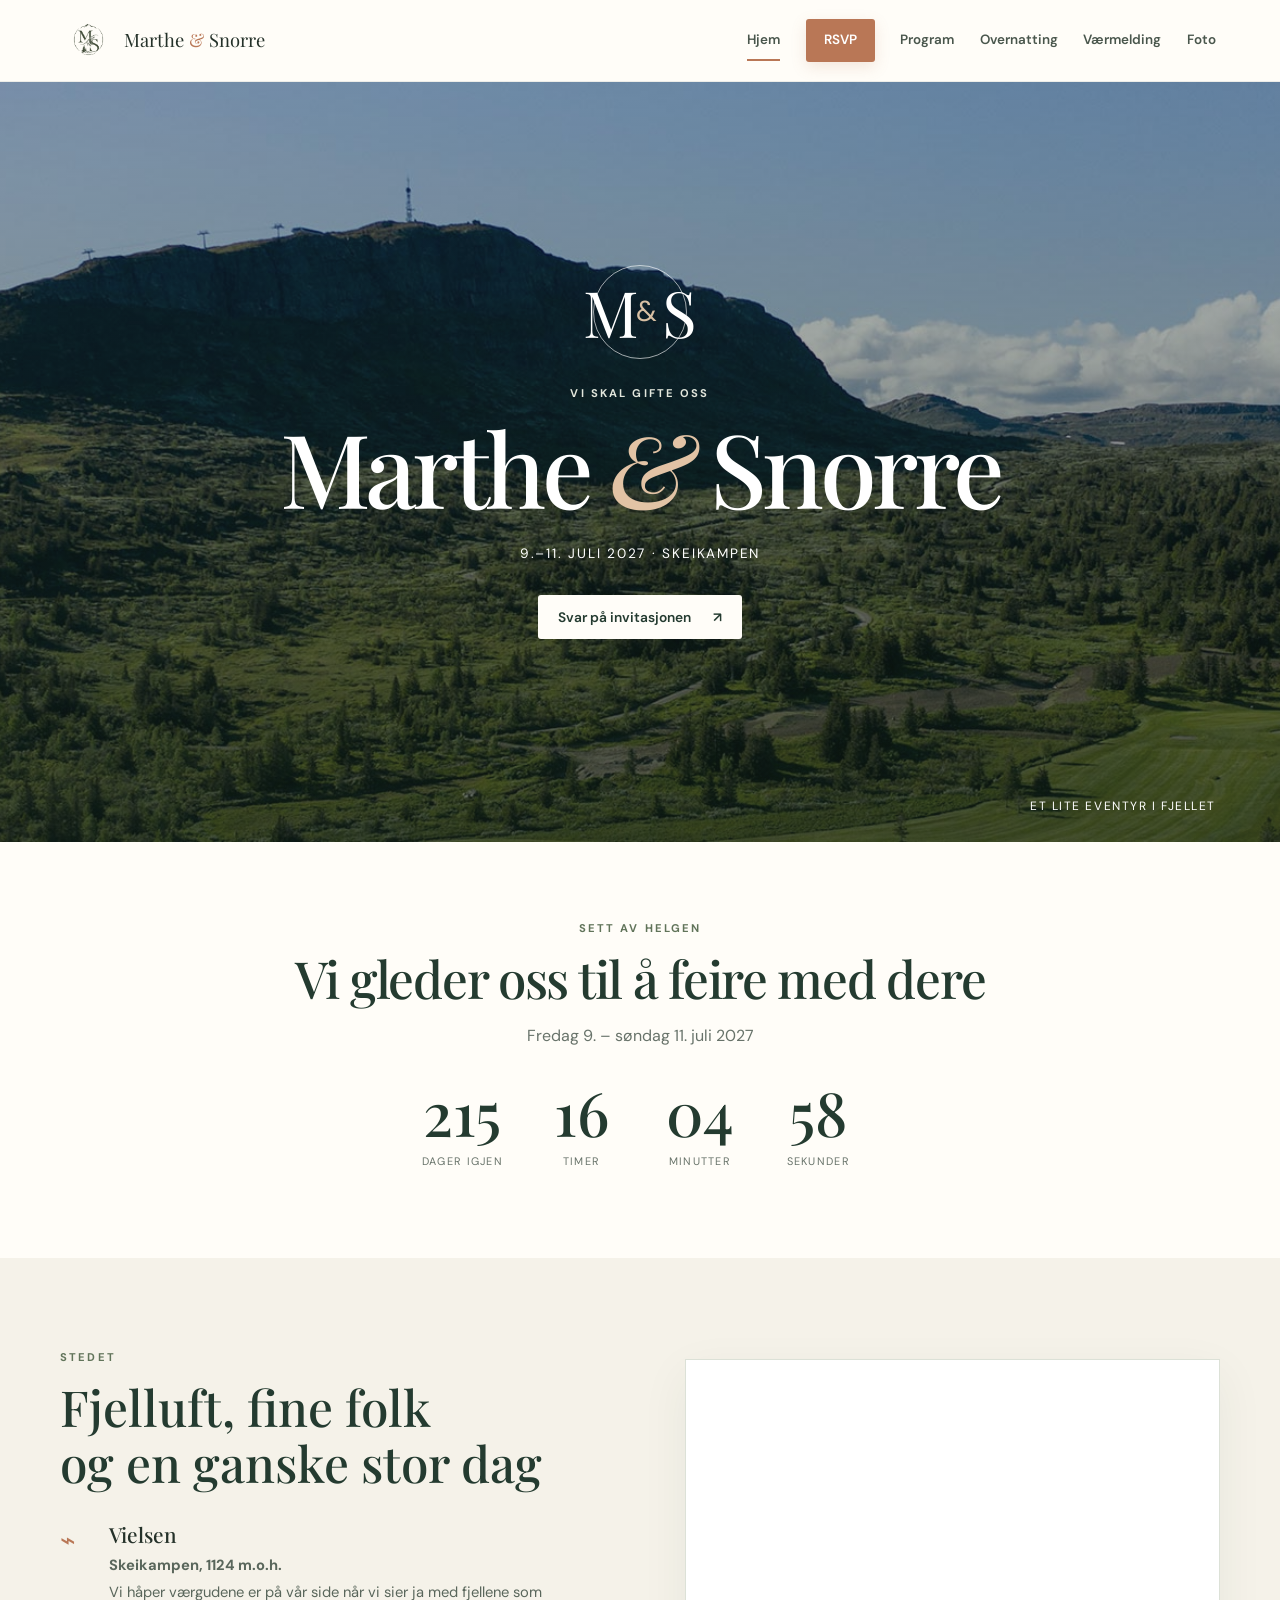
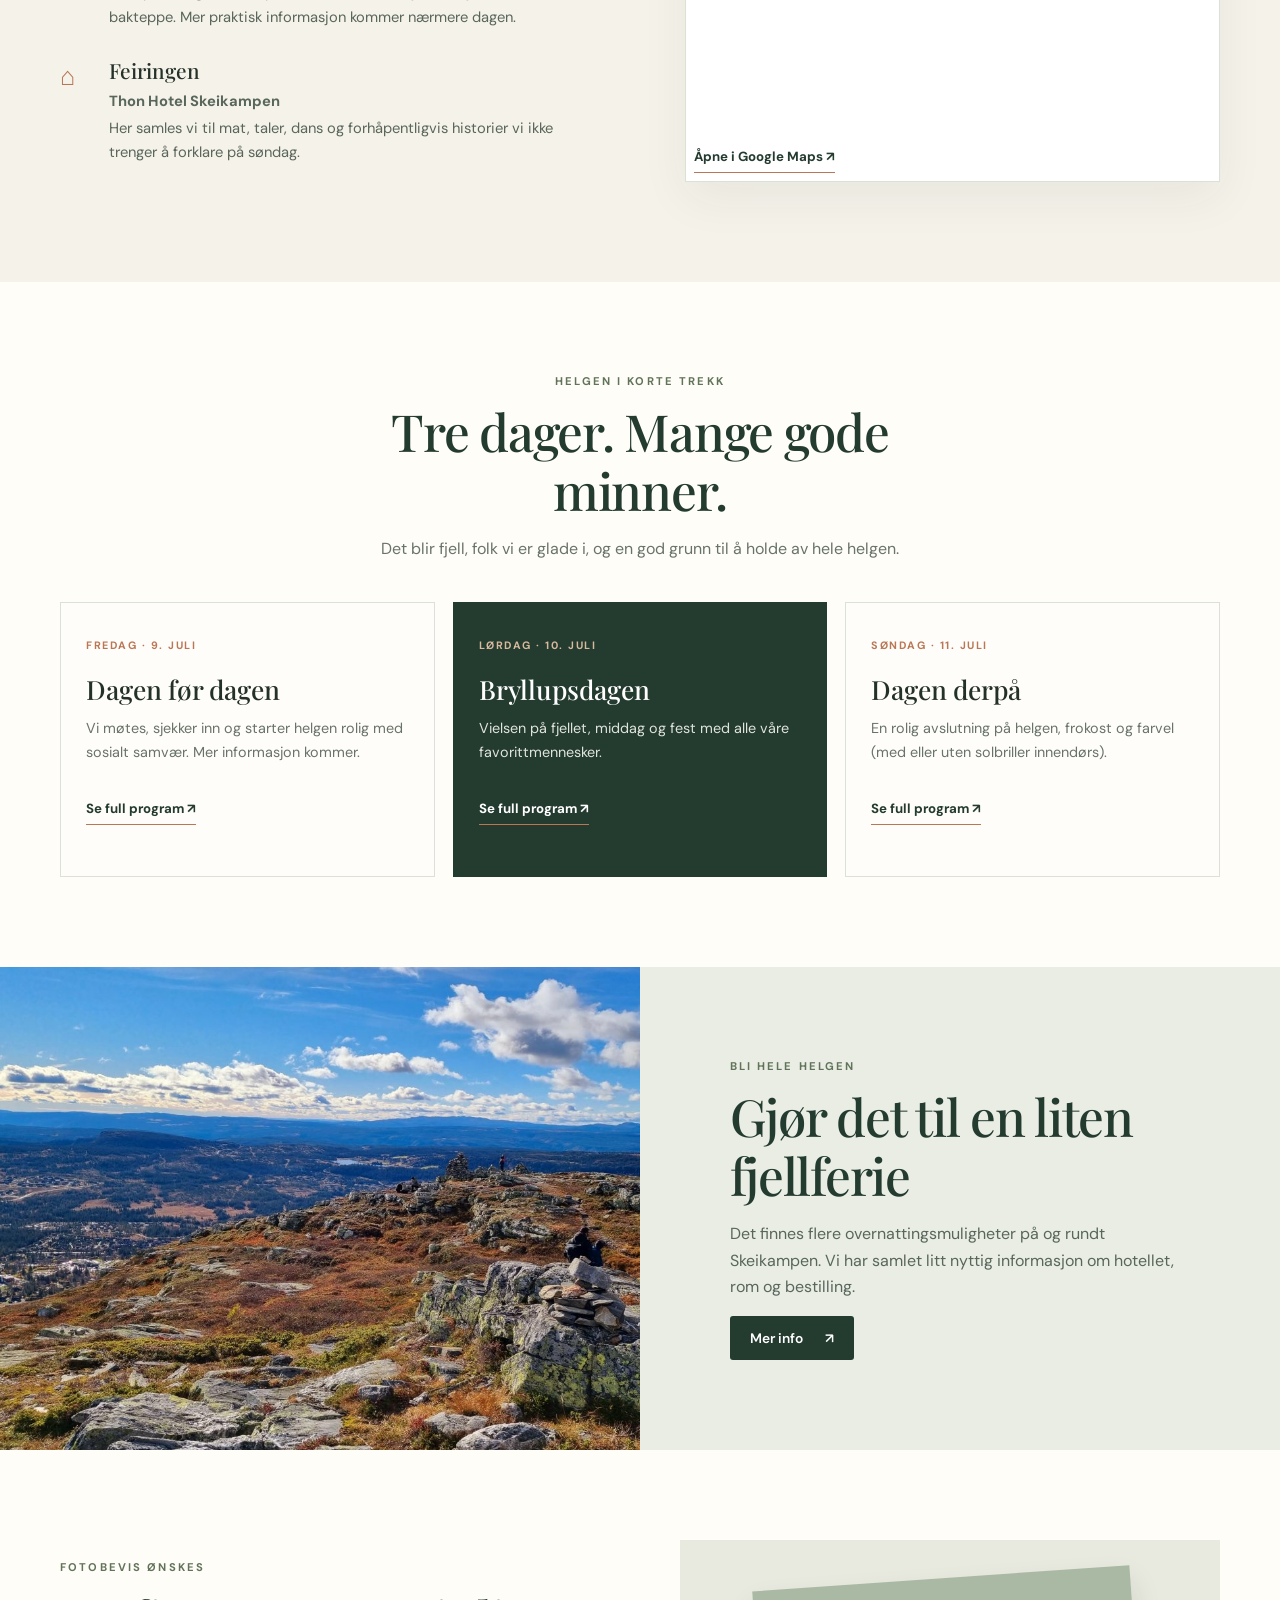
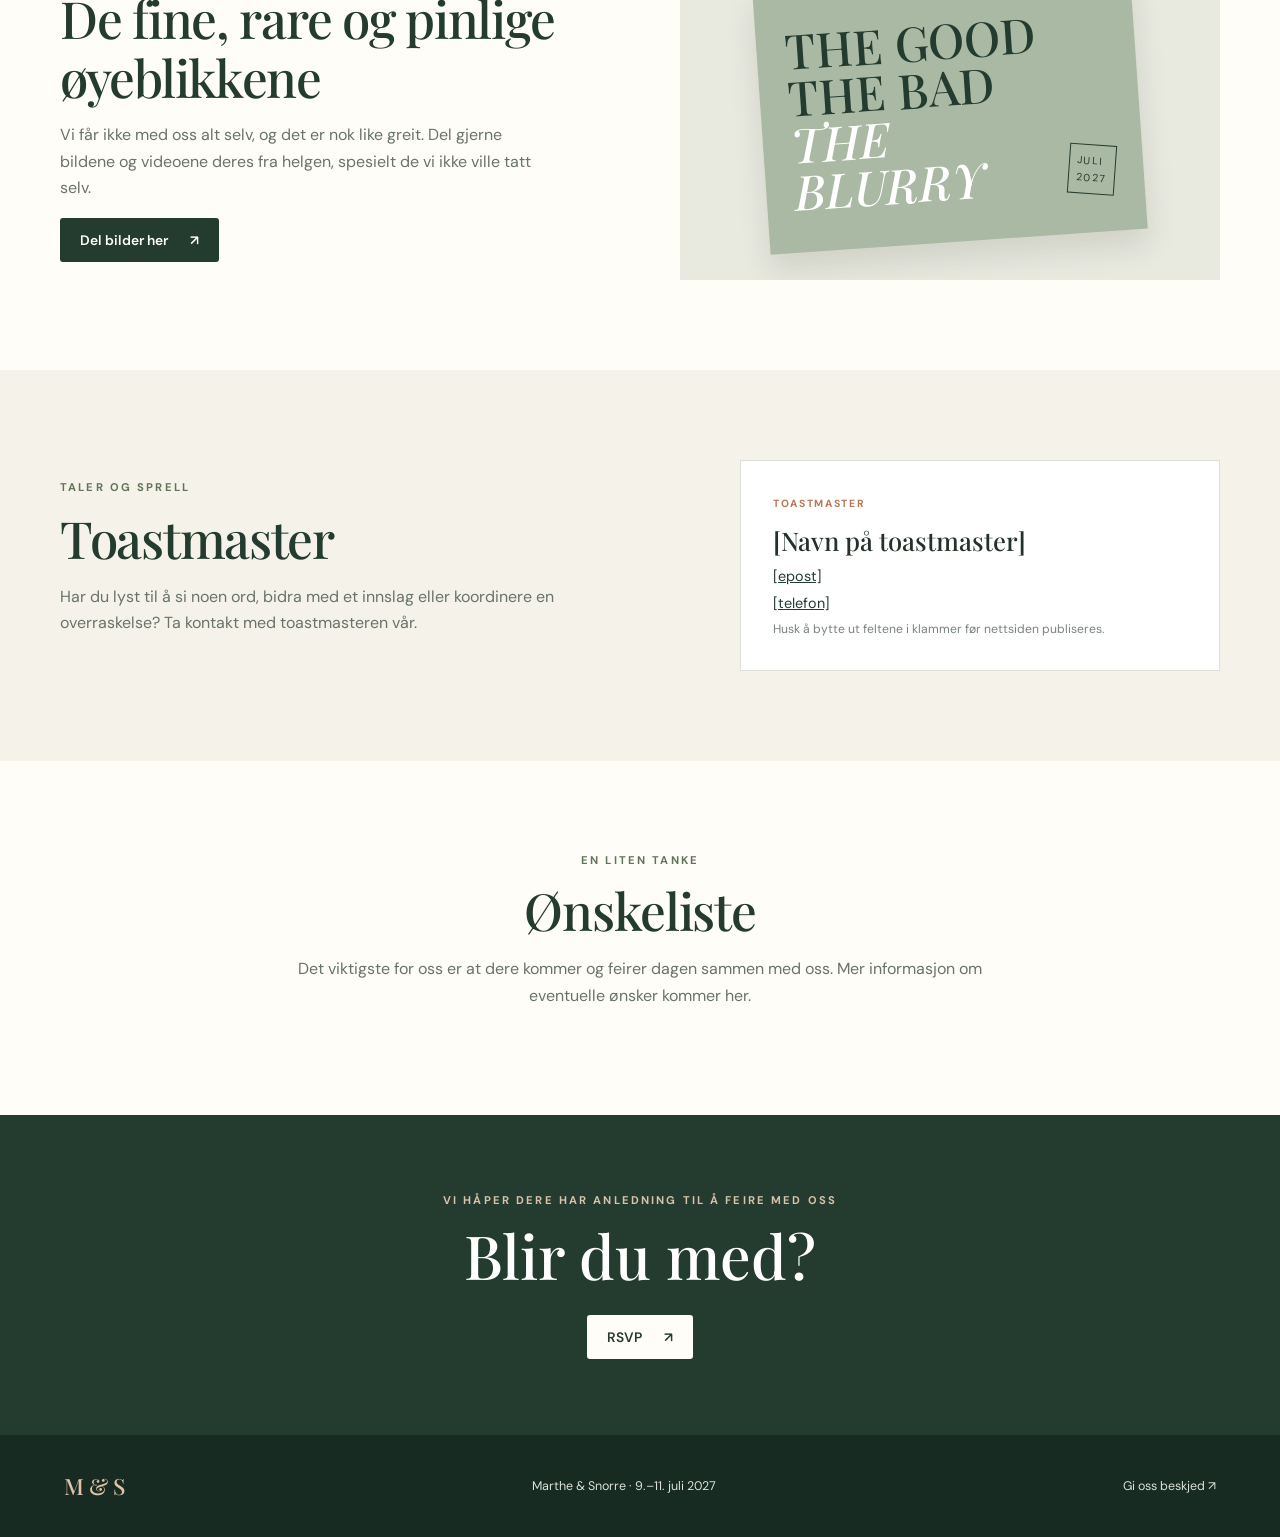
==== index.html @ c8b99e85 "Update index.html" ====
<!doctype html>
<html lang="no">
<head>
  <meta charset="utf-8">
  <meta name="viewport" content="width=device-width, initial-scale=1">
  <meta name="theme-color" content="#243b30">
  <meta name="description" content="Marthe & Snorre gifter seg på Skeikampen 10. juli 2027. Her finner du praktisk informasjon om bryllupshelgen.">
  <title>Marthe & Snorre | 9.–11. juli 2027</title>
  <link rel="icon" href="assets/ms-logo.svg" type="image/svg+xml">
  <link rel="stylesheet" href="styles.css">
  <script src="script.js" defer></script>
</head>
<body>
  <header class="site-header">
    <a class="brand" href="index.html" aria-label="Marthe og Snorre, hjem">
      <img src="assets/ms-logo.svg" alt="" class="brand-logo">
      <span>Marthe <i>&</i> Snorre</span>
    </a>
    <button class="menu-toggle" aria-expanded="false" aria-controls="site-nav">Meny <span aria-hidden="true">☰</span></button>
    <nav class="site-nav" id="site-nav" aria-label="Hovedmeny">
      <a class="active" href="index.html">Hjem</a>
      <a class="nav-rsvp" href="rsvp.html">RSVP</a>
      <a href="program.html">Program</a>
      <a href="overnatting.html">Overnatting</a>
      <a href="vaer.html">Værmelding</a>
      <a href="foto.html">Foto</a>
    </nav>
  </header>

  <main>
    <section class="hero">
      <img class="hero-image" src="assets/skeikampen4.jpg" alt="Fjellandskap med dramatiske fjelltopper">
      <div class="hero-shade"></div>
      <div class="hero-content">
        <div class="hero-monogram">M<span>&</span>S</div>
        <p class="eyebrow">Vi skal gifte oss</p>
        <h1>Marthe <span>&</span> Snorre</h1>
        <p class="hero-date">9.–11. juli 2027 · Skeikampen</p>
        <a class="button button-light" href="rsvp.html">Svar på invitasjonen <span aria-hidden="true">↗</span></a>
      </div>
      <div class="hero-caption">Et lite eventyr i fjellet</div>
    </section>

    <section class="countdown-section section-wrap">
      <p class="eyebrow">Sett av helgen</p>
      <h2>Vi gleder oss til å feire med dere</h2>
      <p class="date-line">Fredag 9. – søndag 11. juli 2027</p>
      <div id="wedding-countdown" class="countdown" data-wedding-countdown aria-live="polite">
        <div class="countdown-number"><strong id="countdown-days">—</strong><span>dager igjen</span></div>
        <div class="countdown-number"><strong id="countdown-hours">—</strong><span>timer</span></div>
        <div class="countdown-number"><strong id="countdown-minutes">—</strong><span>minutter</span></div>
        <div class="countdown-number"><strong id="countdown-seconds">—</strong><span>sekunder</span></div>
      </div>
      <div id="wedding-day-message" class="celebration-message" hidden>
        <img id="celebration-gif" src="" alt="" loading="lazy">
        <p id="celebration-caption"></p>
      </div>
    </section>

    <section class="location-section">
      <div class="section-wrap location-grid">
        <div>
          <p class="eyebrow">Stedet</p>
          <h2>Fjelluft, fine folk<br>og en ganske stor dag</h2>
          <div class="detail-block">
            <span class="detail-icon" aria-hidden="true">⌁</span>
            <div><h3>Vielsen</h3><p><strong>Skeikampen, 1124 m.o.h.</strong></p><p>Vi håper værgudene er på vår side når vi sier ja med fjellene som bakteppe. Mer praktisk informasjon kommer nærmere dagen.</p></div>
          </div>
          <div class="detail-block">
            <span class="detail-icon" aria-hidden="true">⌂</span>
            <div><h3>Feiringen</h3><p><strong>Thon Hotel Skeikampen</strong></p><p>Her samles vi til mat, taler, dans og forhåpentligvis historier vi ikke trenger å forklare på søndag.</p></div>
          </div>
        </div>
        <div class="map-card">
          <iframe title="Kart over Thon Hotel Skeikampen" src="https://maps.google.com/maps?q=Thon%20Hotel%20Skeikampen&t=&z=13&ie=UTF8&iwloc=&output=embed" loading="lazy" referrerpolicy="no-referrer-when-downgrade"></iframe>
          <a class="text-link" href="https://maps.google.com/?q=Thon+Hotel+Skeikampen" target="_blank" rel="noopener">Åpne i Google Maps ↗</a>
        </div>
      </div>
    </section>

    <section class="section-wrap">
      <div class="section-heading">
        <p class="eyebrow">Helgen i korte trekk</p>
        <h2>Tre dager. Mange gode minner.</h2>
        <p>Det blir fjell, folk vi er glade i, og en god grunn til å holde av hele helgen.</p>
      </div>
      <div class="three-cards">
        <article class="info-card"><span class="card-date">FREDAG · 9. JULI</span><h3>Dagen før dagen</h3><p>Vi møtes, sjekker inn og starter helgen rolig med sosialt samvær. Mer informasjon kommer.</p><a class="text-link" href="program.html">Se full program ↗</a></article>
        <article class="info-card featured-card"><span class="card-date">LØRDAG · 10. JULI</span><h3>Bryllupsdagen</h3><p>Vielsen på fjellet, middag og fest med alle våre favorittmennesker.</p><a class="text-link" href="program.html">Se full program ↗</a></article>
        <article class="info-card"><span class="card-date">SØNDAG · 11. JULI</span><h3>Dagen derpå</h3><p>En rolig avslutning på helgen, frokost og farvel (med eller uten solbriller innendørs).</p><a class="text-link" href="program.html">Se full program ↗</a></article>
      </div>
    </section>

    <section class="stay-band">
      <div class="stay-band-image" role="img" aria-label="Grønne fjell og skog"></div>
      <div class="stay-band-content">
        <p class="eyebrow">Bli hele helgen</p><h2>Gjør det til en liten fjellferie</h2>
        <p>Det finnes flere overnattingsmuligheter på og rundt Skeikampen. Vi har samlet litt nyttig informasjon om hotellet, rom og bestilling.</p>
        <a class="button" href="overnatting.html">Mer info <span aria-hidden="true">↗</span></a>
      </div>
    </section>

    <section class="section-wrap split-section">
      <div class="split-copy"><p class="eyebrow">Fotobevis ønskes</p><h2>De fine, rare og pinlige øyeblikkene</h2><p>Vi får ikke med oss alt selv, og det er nok like greit. Del gjerne bildene og videoene deres fra helgen, spesielt de vi ikke ville tatt selv.</p><a class="button" href="foto.html">Del bilder her <span aria-hidden="true">↗</span></a></div>
      <div class="photo-art"><div class="photo-frame"><span>the good<br>the bad<br><i>the blurry</i></span><span class="photo-stamp">JULI<br>2027</span></div></div>
    </section>

    <section class="toastmaster-section">
      <div class="section-wrap toastmaster-inner">
        <div><p class="eyebrow">Taler og sprell</p><h2>Toastmaster</h2><p>Har du lyst til å si noen ord, bidra med et innslag eller koordinere en overraskelse? Ta kontakt med toastmasteren vår.</p></div>
        <div class="contact-card"><span class="contact-label">TOASTMASTER</span><h3>[Navn på toastmaster]</h3><p><a href="mailto:[epost]">[epost]</a></p><p><a href="tel:[telefon]">[telefon]</a></p><p class="small-note">Husk å bytte ut feltene i klammer før nettsiden publiseres.</p></div>
      </div>
    </section>

    <section class="section-wrap wishlist-section">
      <p class="eyebrow">En liten tanke</p><h2>Ønskeliste</h2><p>Det viktigste for oss er at dere kommer og feirer dagen sammen med oss. Mer informasjon om eventuelle ønsker kommer her.</p>
    </section>

    <section class="rsvp-banner">
      <p class="eyebrow">Vi håper dere har anledning til å feire med oss</p><h2>Blir du med?</h2><a class="button button-light" href="rsvp.html">RSVP <span aria-hidden="true">↗</span></a>
    </section>
  </main>
  <footer class="site-footer"><a href="index.html" class="footer-brand">M & S</a><p>Marthe & Snorre · 9.–11. juli 2027</p><a href="rsvp.html">Gi oss beskjed ↗</a></footer>
</body>
</html>
---- styles.css ----
@import url('https://fonts.googleapis.com/css2?family=DM+Sans:wght@400;500;600;700&family=Playfair+Display:wght@400;500;600;700&display=swap');
:root{--forest:#243b30;--forest-deep:#182b22;--moss:#61745a;--sage:#c7d0bd;--cream:#f5f2e9;--paper:#fffdf8;--clay:#b97756;--ink:#243129;--muted:#68736a;--line:#dce1d7;--serif:'Playfair Display',Georgia,serif;--sans:'DM Sans',Arial,sans-serif}
*{box-sizing:border-box}html{scroll-behavior:smooth}body{margin:0;background:var(--paper);color:var(--ink);font-family:var(--sans);line-height:1.65}img{max-width:100%;display:block}a{color:inherit}.site-header{height:auto;min-height:82px;padding:13px clamp(18px,5vw,76px);display:flex;align-items:center;justify-content:space-between;gap:24px;background:var(--paper);position:relative;z-index:10;border-bottom:1px solid rgba(36,59,48,.08)}.brand{display:flex;align-items:center;gap:11px;text-decoration:none;font-family:var(--serif);font-size:1.15rem;white-space:nowrap}.brand i{color:var(--clay);font-style:normal}.brand-logo{width:49px;height:49px}.site-nav{display:flex;align-items:center;gap:clamp(10px,2vw,29px)}.site-nav a{text-decoration:none;font-size:.84rem;font-weight:600;color:#49564c;padding:9px 0;position:relative;white-space:nowrap}.site-nav a.active:not(.nav-rsvp):after{content:"";height:2px;position:absolute;bottom:0;left:0;right:0;background:var(--clay)}.site-nav .nav-rsvp{background:var(--clay);color:white;padding:10px 18px;border-radius:3px;box-shadow:0 5px 15px #b977562b}.site-nav .nav-rsvp.active{background:var(--forest)}.menu-toggle{display:none;border:1px solid var(--line);background:transparent;padding:9px 12px;border-radius:4px;color:var(--forest);font:600 .9rem var(--sans)}
.hero{height:min(760px,77vw);min-height:540px;position:relative;display:grid;place-items:center;overflow:hidden;background:var(--forest)}.hero-image,.hero-shade{position:absolute;inset:0;width:100%;height:100%}.hero-image{object-fit:cover;object-position:center 52%;filter:saturate(.75)}.hero-shade{background:linear-gradient(180deg,rgba(17,33,25,.27),rgba(17,33,25,.64))}.hero-content{position:relative;text-align:center;color:white;padding:38px 20px 58px}.hero-monogram{font-family:var(--serif);font-size:clamp(2.6rem,5vw,4.5rem);letter-spacing:-.12em;border:1px solid #ffffff9c;border-radius:50%;width:94px;height:94px;display:flex;align-items:center;justify-content:center;margin:0 auto 25px;padding-right:8px}.hero-monogram span{font-family:var(--sans);font-size:.45em;letter-spacing:0;color:#d8c0a4;margin:0 5px}.eyebrow{text-transform:uppercase;letter-spacing:.19em;font-size:.7rem;font-weight:700;color:var(--moss);margin:0 0 12px}.hero .eyebrow{color:#e2e6dc}.hero h1,.page-hero h1{font:500 clamp(3rem,8vw,6.5rem)/1.04 var(--serif);letter-spacing:-.045em;margin:0}.hero h1 span{color:#e2c3a5;font-style:italic}.hero-date{letter-spacing:.13em;text-transform:uppercase;font-size:.85rem;margin:22px 0 30px}.hero-caption{position:absolute;right:clamp(18px,5vw,70px);bottom:25px;color:#fff;font-size:.75rem;letter-spacing:.13em;text-transform:uppercase}.button{display:inline-flex;gap:22px;align-items:center;justify-content:center;padding:13px 20px;background:var(--forest);color:#fff;text-decoration:none;border:0;border-radius:3px;font:600 .86rem var(--sans);cursor:pointer;transition:transform .2s,background .2s}.button:hover{transform:translateY(-2px);background:var(--moss)}.button-light{background:var(--paper);color:var(--forest)}.button-light:hover{background:#e8e9df;color:var(--forest)}
.section-wrap{width:min(1160px,calc(100% - 48px));margin:0 auto;padding:90px 0}.countdown-section{text-align:center;padding-top:77px;padding-bottom:88px}.countdown-section h2,.section-heading h2,.wishlist-section h2,.split-copy h2,.stay-band h2,.toastmaster-inner h2,.weather-note h2,.form-intro h2,.schedule-intro h2,.hotel-copy h2,.photo-share-copy h2{font:500 clamp(2rem,4vw,3.2rem)/1.15 var(--serif);letter-spacing:-.025em;margin:0 0 15px;color:var(--forest)}.date-line{color:var(--muted);margin:0 0 28px}.countdown{display:flex;justify-content:center;gap:clamp(10px,3vw,44px);margin:32px auto 0}.countdown-number{display:flex;flex-direction:column;min-width:80px}.countdown-number strong{font:500 clamp(2.1rem,5vw,3.8rem)/1 var(--serif);color:var(--forest)}.countdown-number span{font-size:.68rem;text-transform:uppercase;letter-spacing:.12em;color:var(--muted);margin-top:10px}.celebration-message{max-width:620px;margin:30px auto 0}.celebration-message img{width:100%;max-height:500px;height:auto;object-fit:contain;border-radius:4px}.celebration-message p{font:500 1.3rem var(--serif);color:var(--forest)}
.location-section{background:var(--cream)}.location-grid{display:grid;grid-template-columns:1fr 1fr;gap:clamp(36px,7vw,100px);align-items:center}.location-grid h2{font:500 clamp(2rem,4vw,3.1rem)/1.12 var(--serif);color:var(--forest);margin:0 0 30px}.detail-block{display:grid;grid-template-columns:35px 1fr;gap:14px;margin:24px 0}.detail-icon{font-size:1.6rem;color:var(--clay)}.detail-block h3{font:500 1.3rem var(--serif);margin:0 0 5px}.detail-block p{margin:3px 0;color:#59665b;font-size:.92rem}.map-card{background:white;padding:8px;border:1px solid var(--line);box-shadow:0 15px 45px #243b3010}.map-card iframe{width:100%;height:360px;border:0;display:block}.text-link{display:inline-block;color:var(--forest);font-size:.83rem;font-weight:700;text-decoration:none;border-bottom:1px solid var(--clay);padding:8px 0 4px;margin-top:10px}.section-heading{text-align:center;max-width:650px;margin:0 auto 40px}.section-heading>p:last-child{color:var(--muted)}.three-cards{display:grid;grid-template-columns:repeat(3,1fr);gap:18px}.info-card{border:1px solid var(--line);padding:28px 25px 30px;background:#fffdf9;min-height:275px}.featured-card{background:var(--forest);color:white;border-color:var(--forest)}.card-date{font-size:.67rem;font-weight:700;letter-spacing:.14em;color:var(--clay)}.featured-card .card-date{color:#d7b99d}.info-card h3{font:500 1.65rem var(--serif);margin:13px 0 10px}.info-card p{font-size:.9rem;color:var(--muted);margin:0 0 16px}.featured-card p{color:#e0e5dc}.featured-card .text-link{color:white}
.stay-band{display:grid;grid-template-columns:1fr 1fr;min-height:440px;background:#e9ede4}.stay-band-image{background:url('assets/toppenavskeikampen.jpg') center/cover;min-height:360px}.stay-band-content{padding:clamp(40px,7vw,90px);align-self:center}.stay-band-content p:not(.eyebrow){max-width:480px;color:#59665b}.stay-band h2{max-width:510px}.split-section{display:grid;grid-template-columns:1fr 1fr;gap:80px;align-items:center}.split-copy>p:not(.eyebrow){color:var(--muted);max-width:490px}.photo-art{min-height:340px;background:#e8e9df;display:grid;place-items:center;overflow:hidden}.photo-frame{width:70%;min-height:255px;background:#aab9a3;transform:rotate(-4deg);padding:38px 28px;display:flex;justify-content:space-between;align-items:flex-end;box-shadow:0 16px 30px #1e2e241f;color:var(--forest)}.photo-frame>span:first-child{font:500 clamp(1.6rem,4vw,3rem)/.98 var(--serif);text-transform:uppercase}.photo-frame i{color:#fff;font-style:italic}.photo-stamp{font-size:.65rem;letter-spacing:.14em;border:1px solid var(--forest);padding:7px;transform:rotate(8deg)}
.toastmaster-section{background:var(--cream)}.toastmaster-inner{display:grid;grid-template-columns:1fr .8fr;gap:80px;align-items:center}.toastmaster-inner>div:first-child>p:not(.eyebrow){max-width:540px;color:var(--muted)}.contact-card{background:white;border:1px solid var(--line);padding:28px 32px}.contact-label{font-size:.65rem;letter-spacing:.16em;color:var(--clay);font-weight:700}.contact-card h3{font:500 1.6rem var(--serif);margin:8px 0}.contact-card p{margin:3px 0;font-size:.9rem}.contact-card a{color:var(--forest)}.small-note{font-size:.76rem!important;color:#7a837b!important}.wishlist-section{text-align:center;max-width:760px}.wishlist-section>p:last-child{color:var(--muted)}.rsvp-banner{text-align:center;padding:76px 24px;background:var(--forest);color:white}.rsvp-banner .eyebrow{color:#d8c2a8}.rsvp-banner h2{font:500 clamp(2.2rem,5vw,3.8rem)/1.1 var(--serif);margin:0 0 27px}.site-footer{display:flex;align-items:center;justify-content:space-between;gap:20px;padding:28px clamp(18px,5vw,76px);background:var(--forest-deep);color:#dbe1d7;font-size:.78rem}.site-footer a{text-decoration:none}.footer-brand{font:500 1.4rem var(--serif);color:#e1c4a7}
.page-hero{position:relative;overflow:hidden;text-align:center;background:var(--forest);color:white;padding:85px 24px 95px}.page-hero-pattern{position:absolute;inset:0;opacity:.12;background-image:radial-gradient(ellipse at 20% 20%,transparent 0 30%,#dbe2d7 30.2% 30.5%,transparent 30.7%),radial-gradient(ellipse at 80% 80%,transparent 0 35%,#dbe2d7 35.2% 35.5%,transparent 35.7%);background-size:230px 180px}.page-hero>*:not(.page-hero-pattern){position:relative}.page-hero .eyebrow{color:#d7c0a4}.page-hero h1{font-size:clamp(3.3rem,8vw,5.6rem)}.page-hero>p:last-child{color:#e0e5dc;margin:18px 0 0}.narrow-wrap{max-width:780px}.form-section{display:grid;grid-template-columns:.75fr 1.25fr;gap:55px;align-items:start}.form-intro{position:sticky;top:25px}.form-intro>p:not(.eyebrow){color:var(--muted)}.deadline{padding:13px 15px;background:var(--cream);border-left:3px solid var(--clay);font-size:.9rem}.rsvp-form{display:flex;flex-direction:column;gap:10px}.rsvp-form>label,.rsvp-form legend{font-size:.86rem;font-weight:700;color:var(--forest);margin-top:12px}.rsvp-form label span,.rsvp-form legend span{color:var(--clay)}.rsvp-form label small{display:block;font-size:.76rem;font-weight:400;color:var(--muted)}.rsvp-form input:not([type=radio]),.rsvp-form textarea{width:100%;border:1px solid #cfd6cb;background:#fff;padding:13px 14px;font:400 .92rem var(--sans);border-radius:3px;color:var(--ink)}.rsvp-form input:focus,.rsvp-form textarea:focus{outline:2px solid #a7b7a0;outline-offset:1px}.rsvp-form fieldset{border:0;padding:0;margin:13px 0 5px}.rsvp-form legend{margin-bottom:12px}.radio-option{display:flex;gap:11px;align-items:flex-start;padding:12px 14px;border:1px solid var(--line);margin:8px 0;border-radius:3px;font-size:.88rem;cursor:pointer}.radio-option input{accent-color:var(--forest);margin-top:5px}.form-submit{align-self:flex-start;margin-top:15px}.form-privacy{font-size:.75rem;color:var(--muted)}
.schedule-wrap{max-width:970px}.schedule-intro{text-align:center;max-width:650px;margin:0 auto 55px}.schedule-intro>p:last-child{color:var(--muted)}.schedule-day{display:grid;grid-template-columns:100px 1fr;gap:34px;padding:38px 0;border-top:1px solid var(--line)}.schedule-date{width:78px;height:105px;background:var(--cream);display:flex;flex-direction:column;align-items:center;justify-content:center;color:var(--forest)}.schedule-date span,.schedule-date small{font-size:.63rem;letter-spacing:.13em;font-weight:700}.schedule-date strong{font:500 2.5rem/1.1 var(--serif)}.schedule-wedding .schedule-date{background:var(--forest);color:white}.schedule-content>.eyebrow{margin-bottom:4px}.schedule-content h2{font:500 2rem var(--serif);margin:0 0 18px;color:var(--forest)}.schedule-item{display:grid;grid-template-columns:150px 1fr;gap:22px;padding:15px 0;border-top:1px solid #e7e9e2}.schedule-time{font-size:.82rem;font-weight:700;color:var(--clay)}.schedule-item h3{font:600 1rem var(--sans);margin:0 0 4px}.schedule-item p{margin:0;color:var(--muted);font-size:.9rem}.schedule-footnote{text-align:center;font-size:.78rem;color:var(--muted);margin-top:20px}
.hotel-layout{display:grid;grid-template-columns:1.05fr .95fr;gap:70px;align-items:start}.hotel-copy>p:not(.eyebrow){color:var(--muted)}.hotel-copy .button{margin-top:12px}.notice{margin-top:26px;padding:18px;background:var(--cream);border-left:3px solid var(--clay);font-size:.86rem}.hotel-gallery img{width:100%;height:250px;object-fit:cover;margin-bottom:14px}.map-wide{max-width:800px;margin-top:25px}.map-wide iframe{height:360px}
.weather-wrap{max-width:950px}.weather-note{text-align:center;max-width:720px;margin:0 auto 45px}.weather-symbol{font-size:4rem;color:var(--clay);line-height:1;margin-bottom:20px}.weather-note>p:not(.eyebrow){color:var(--muted)}.weather-days{display:grid;grid-template-columns:repeat(3,1fr);gap:14px;margin-bottom:25px}.weather-days article{border:1px solid var(--line);padding:25px 18px;text-align:center;background:#fff}.weather-days article>span{display:block;font-size:.65rem;letter-spacing:.14em;color:var(--clay);font-weight:700}.weather-days strong{display:block;font:500 1.3rem var(--serif);margin:8px 0;color:var(--forest)}.weather-days p{font-size:.82rem;color:var(--muted);margin:0}.weather-day-highlight{background:var(--cream)!important;border-color:#d7c7b7!important}.weather-wrap>.small-note{text-align:center}
.photo-share-wrap{display:grid;grid-template-columns:1fr .7fr;gap:70px;align-items:center}.photo-share-copy>p:not(.eyebrow){color:var(--muted)}.photo-share-copy .button{margin:10px 0}.qr-card{padding:30px;background:var(--cream);text-align:center;max-width:340px;justify-self:center;width:100%;border:1px solid var(--line)}.qr-card img{width:100%;max-width:240px;margin:0 auto 20px;image-rendering:pixelated}.qr-card p{font:500 1.1rem var(--serif);color:var(--forest);margin:0}.qr-card span{font-size:.72rem;letter-spacing:.13em;text-transform:uppercase;color:var(--muted)}.photo-banner{background:#596d56}
@media(max-width:900px){.site-header{flex-wrap:wrap}.menu-toggle{display:block}.site-nav{display:none;flex-basis:100%;flex-wrap:wrap;gap:10px 22px;padding:10px 0 4px}.site-nav.is-open{display:flex}.site-nav a{font-size:.82rem}.location-grid,.toastmaster-inner{gap:35px}.hotel-layout{gap:35px}.split-section{gap:40px}.form-section{gap:32px}.hero{height:650px}}
@media(max-width:650px){.site-header{min-height:70px;padding:10px 18px}.brand{font-size:1rem}.brand-logo{width:42px;height:42px}.site-nav{gap:8px 17px}.site-nav .nav-rsvp{padding:7px 12px}.hero{min-height:560px;height:82vh;max-height:720px}.hero-monogram{width:76px;height:76px;font-size:2.8rem}.hero h1{font-size:clamp(2.8rem,12vw,4.2rem)}.hero-date{font-size:.72rem;letter-spacing:.08em}.section-wrap{width:calc(100% - 38px);padding:62px 0}.countdown-section{padding:58px 0}.countdown{gap:12px}.countdown-number{min-width:0;flex:1}.countdown-number strong{font-size:clamp(1.8rem,8vw,2.8rem)}.countdown-number span{font-size:.55rem;letter-spacing:.06em}.location-grid,.three-cards,.stay-band,.split-section,.toastmaster-inner,.form-section,.hotel-layout,.photo-share-wrap{grid-template-columns:1fr}.location-grid{gap:25px}.map-card iframe{height:280px}.three-cards{gap:12px}.info-card{min-height:0;padding:24px}.stay-band-image{min-height:250px}.stay-band-content{padding:40px 24px}.split-section{gap:28px}.photo-art{min-height:280px}.toastmaster-inner{gap:25px}.site-footer{flex-wrap:wrap;justify-content:center;text-align:center;gap:9px 20px;padding:25px 18px}.site-footer p{flex-basis:100%;order:3;margin:0}.page-hero{padding:65px 18px 70px}.form-intro{position:static}.form-section{gap:25px}.schedule-day{grid-template-columns:62px 1fr;gap:17px;padding:27px 0}.schedule-date{width:60px;height:88px}.schedule-date strong{font-size:2rem}.schedule-item{grid-template-columns:1fr;gap:2px}.schedule-content h2{font-size:1.7rem}.hotel-gallery img{height:220px}.weather-days{grid-template-columns:1fr}.weather-days article{padding:20px}.photo-share-wrap{gap:32px}.qr-card{max-width:300px}.rsvp-banner{padding:58px 18px}}
@media(prefers-reduced-motion:reduce){html{scroll-behavior:auto}*,*:before,*:after{transition:none!important}}
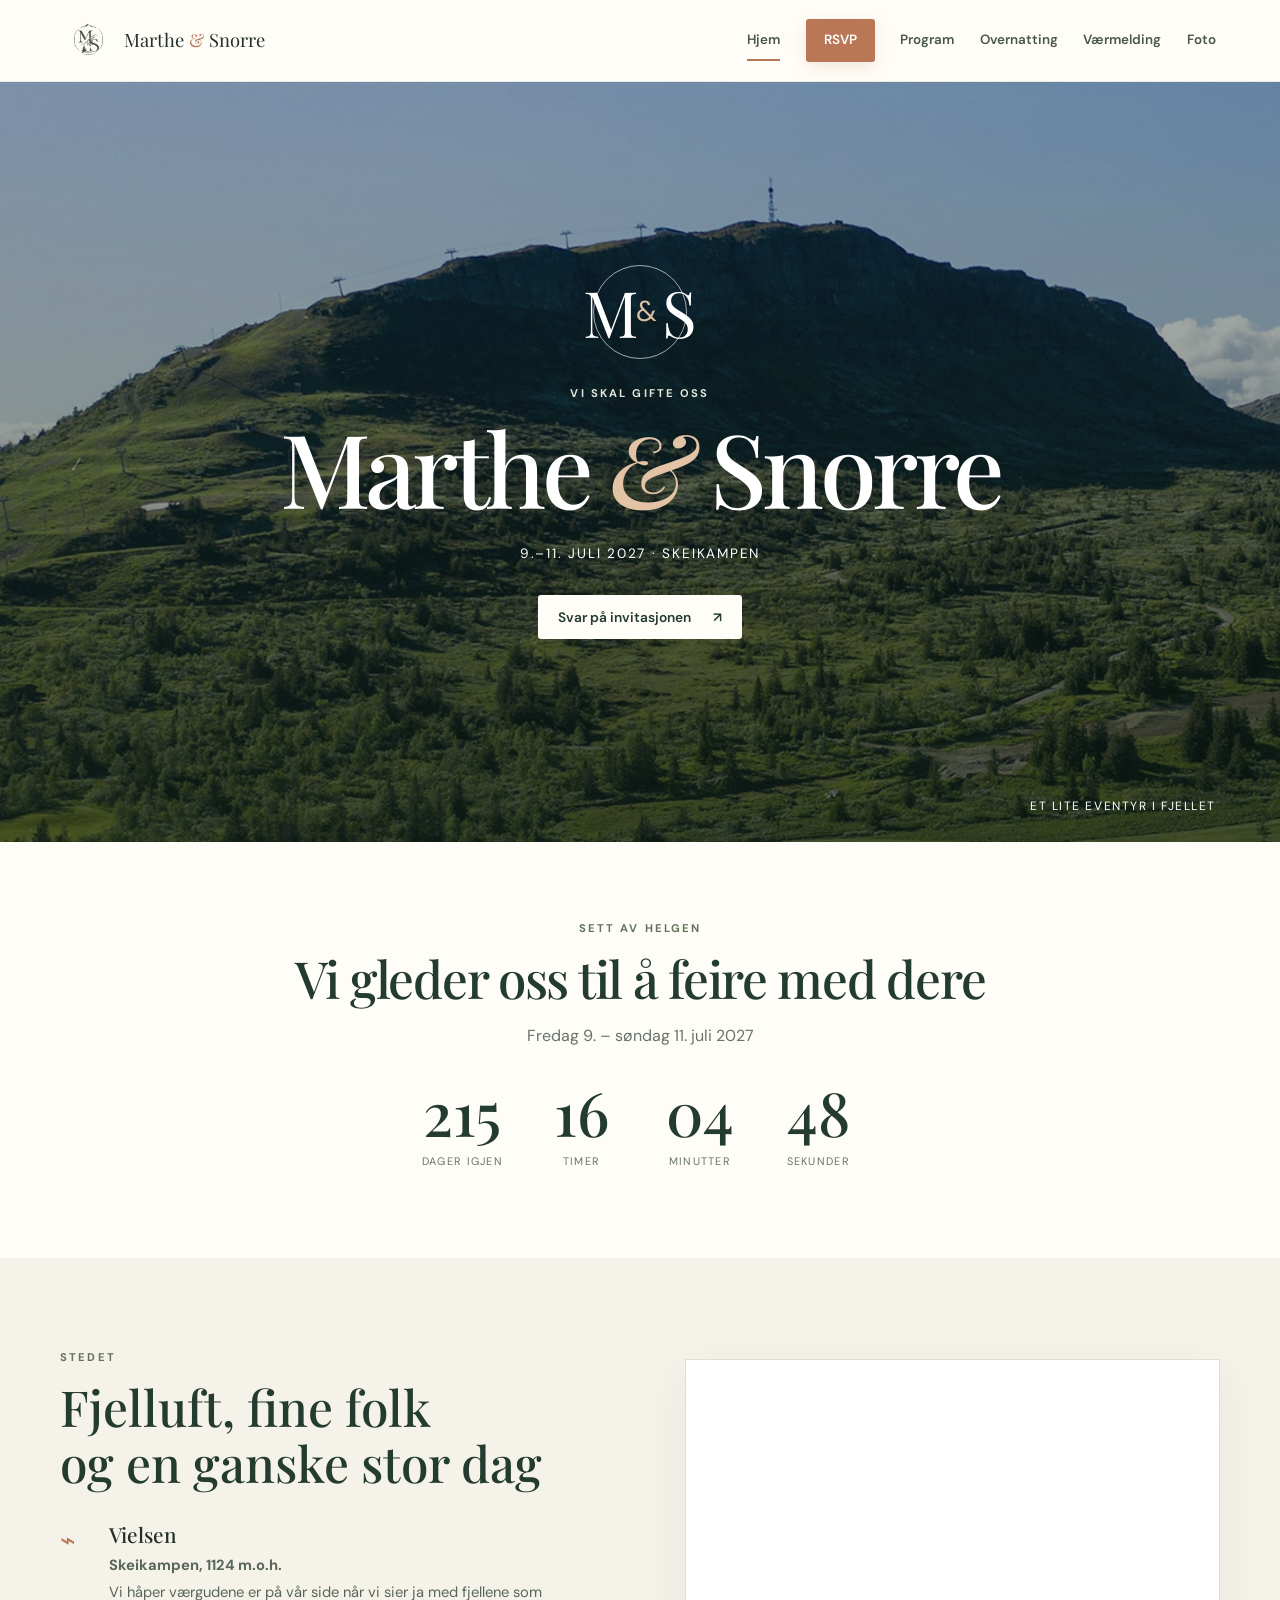
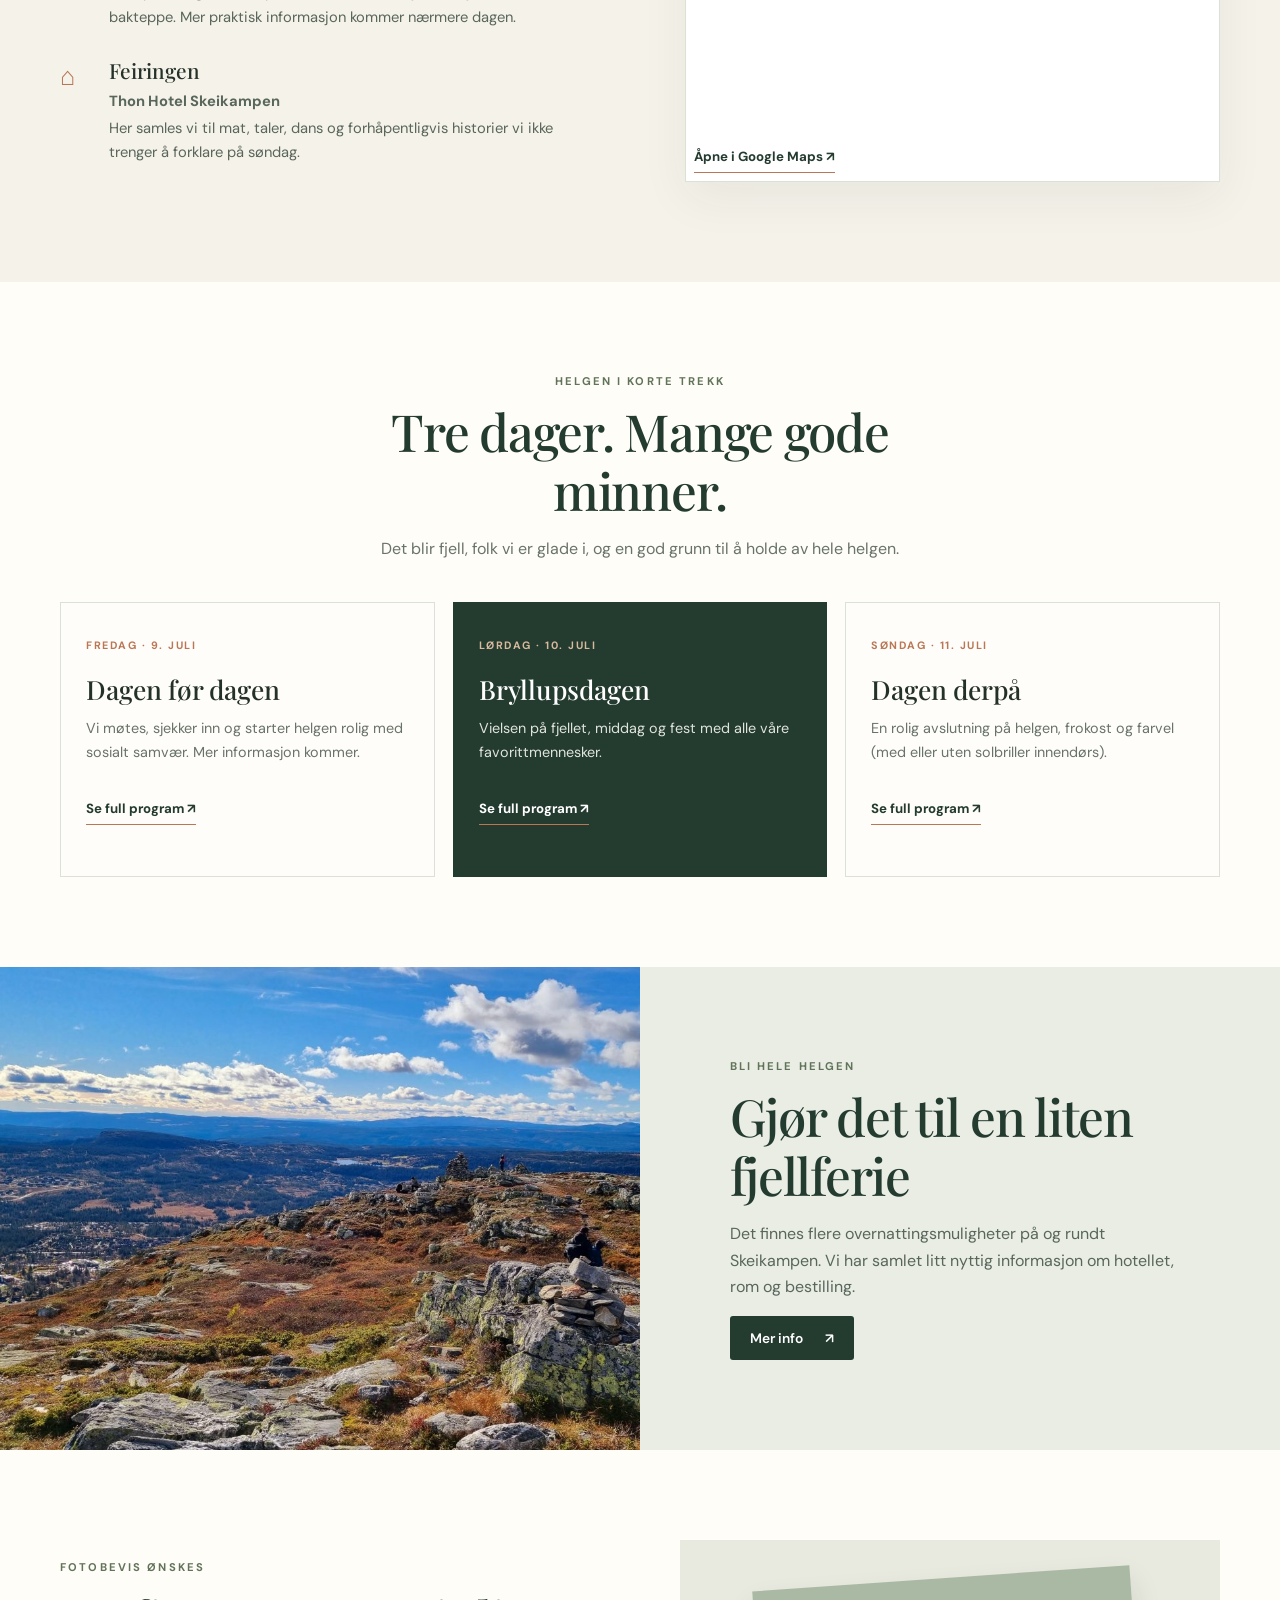
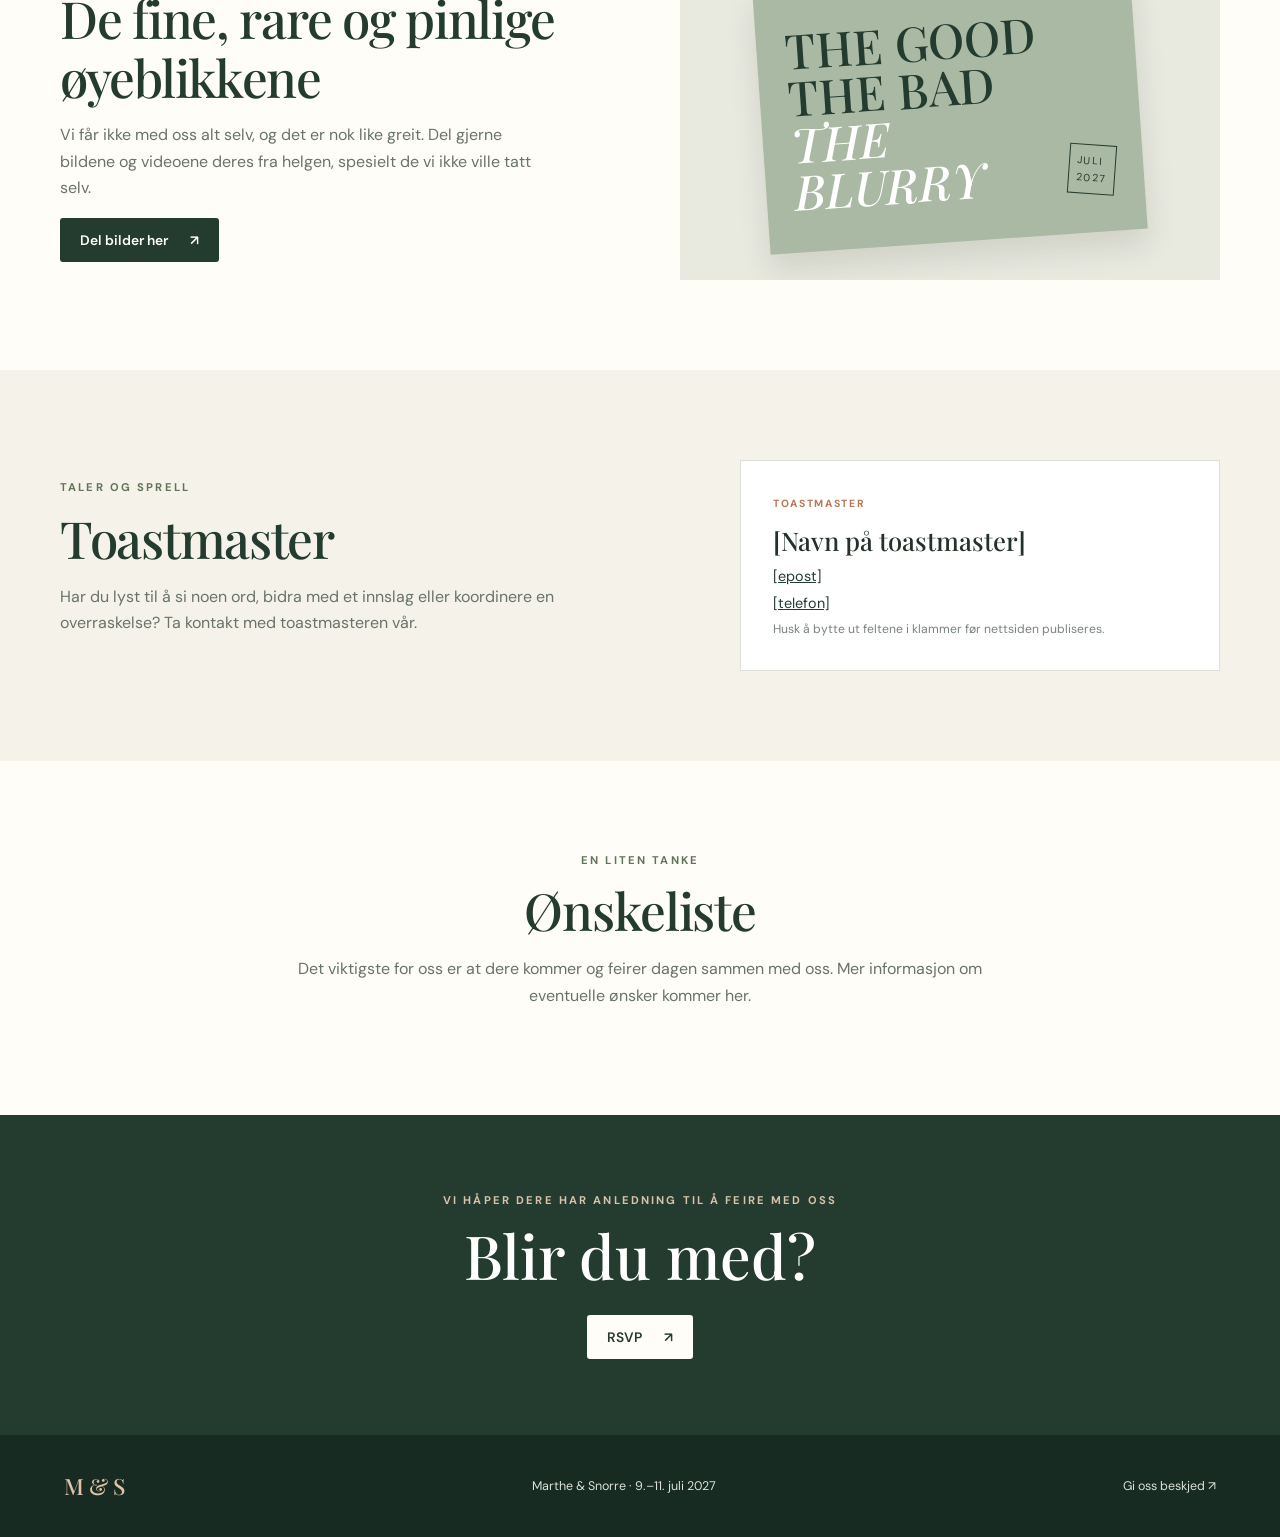
==== commit 603947b2: "Update index.html" ====
--- a/index.html
+++ b/index.html
@@ -29,7 +29,7 @@
 
   <main>
     <section class="hero">
-      <img class="hero-image" src="assets/skeikampen4.jpg" alt="Fjellandskap med dramatiske fjelltopper">
+      <img class="hero-image" src="assets/skeikampen4_1.png" alt="Fjellandskap med dramatiske fjelltopper">
       <div class="hero-shade"></div>
       <div class="hero-content">
         <div class="hero-monogram">M<span>&</span>S</div>
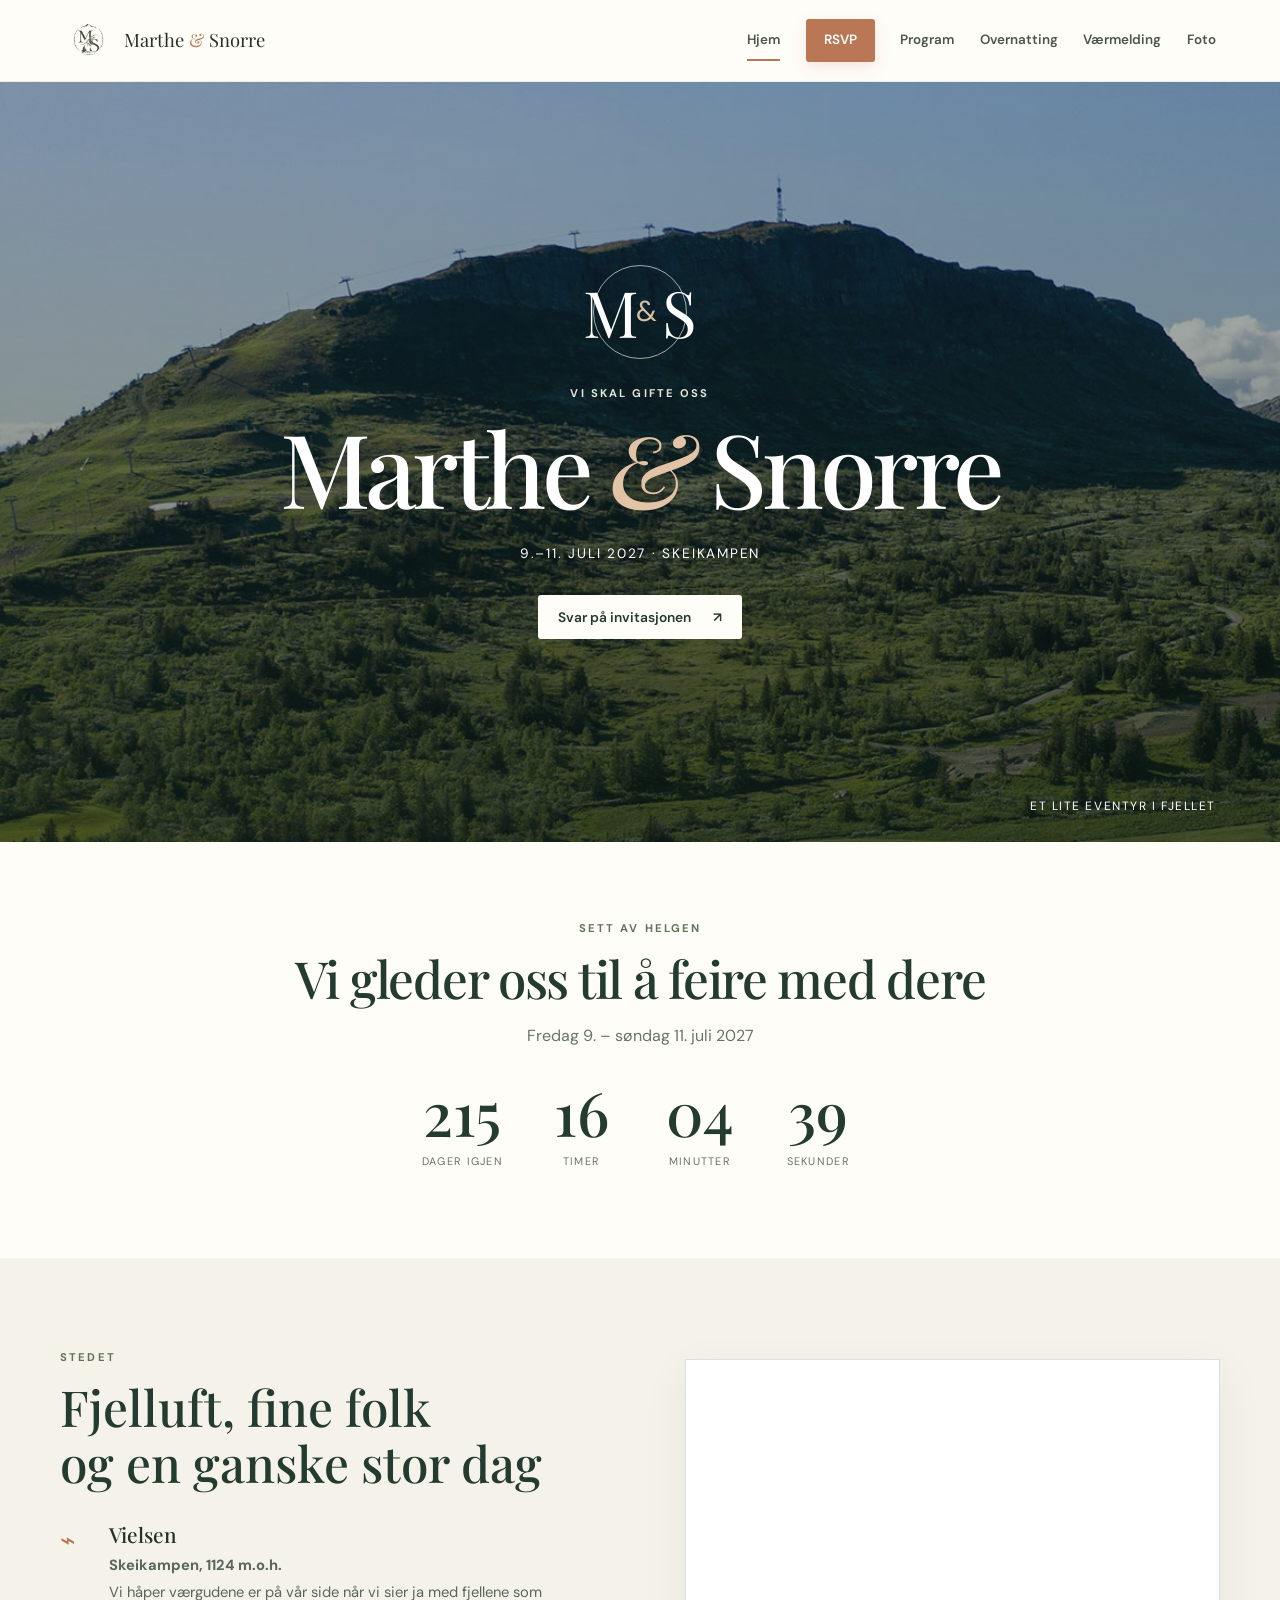
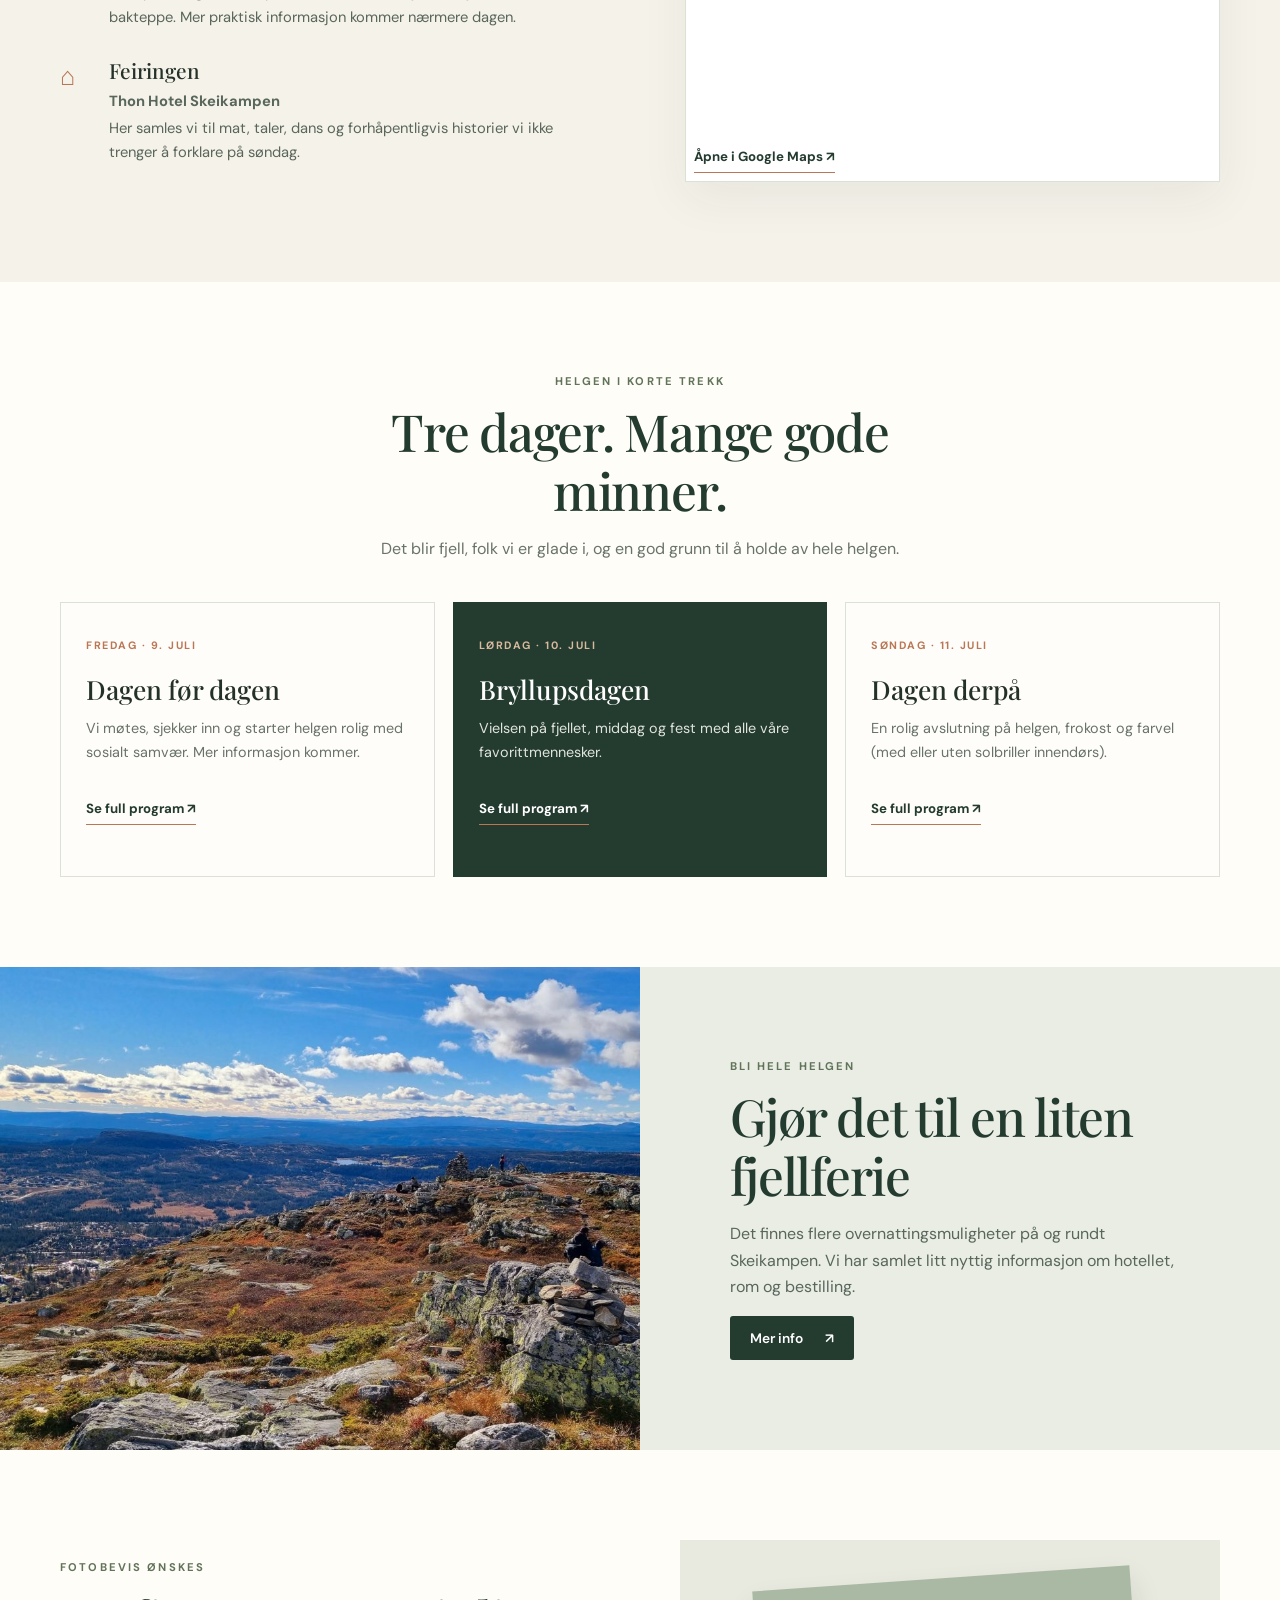
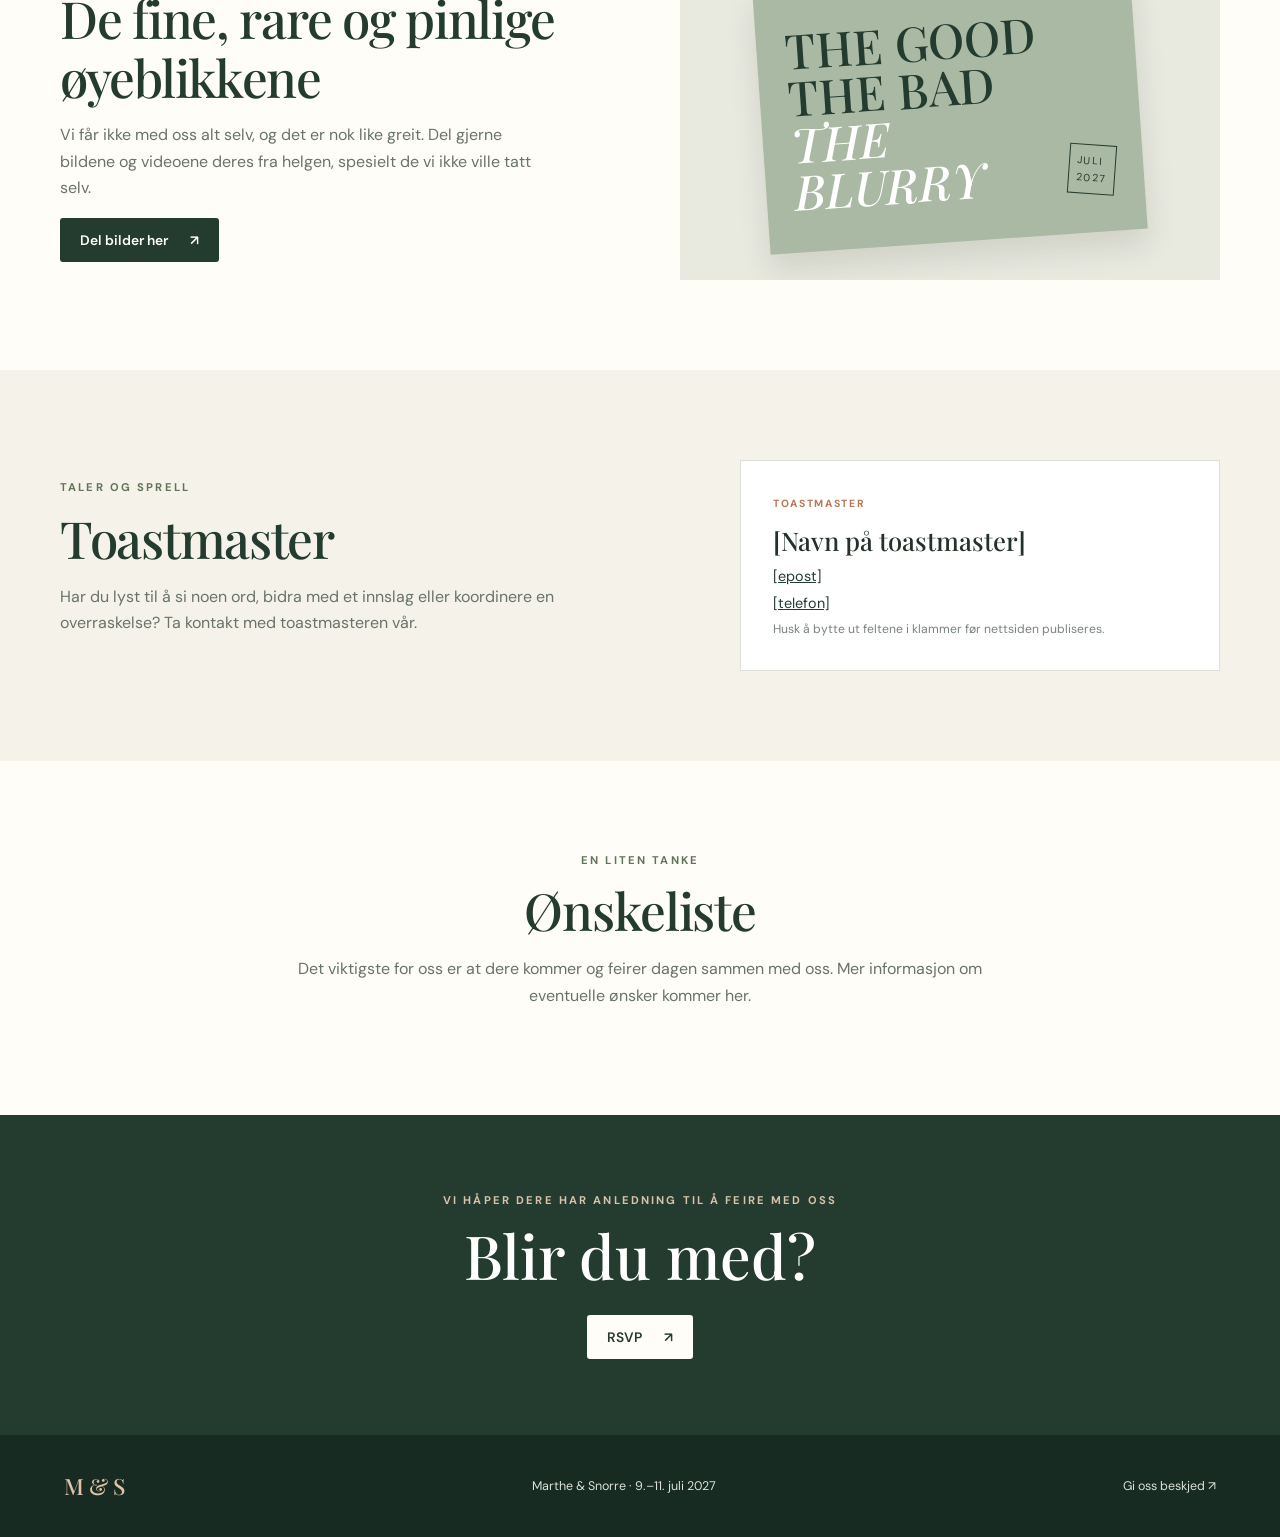
==== commit 7e357d80: "Update index.html" ====
--- a/index.html
+++ b/index.html
@@ -29,7 +29,7 @@
 
   <main>
     <section class="hero">
-      <img class="hero-image" src="assets/skeikampen4_1.png" alt="Fjellandskap med dramatiske fjelltopper">
+      <img class="hero-image" src="assets/skeikampen4_2.png" alt="Fjellandskap med dramatiske fjelltopper">
       <div class="hero-shade"></div>
       <div class="hero-content">
         <div class="hero-monogram">M<span>&</span>S</div>
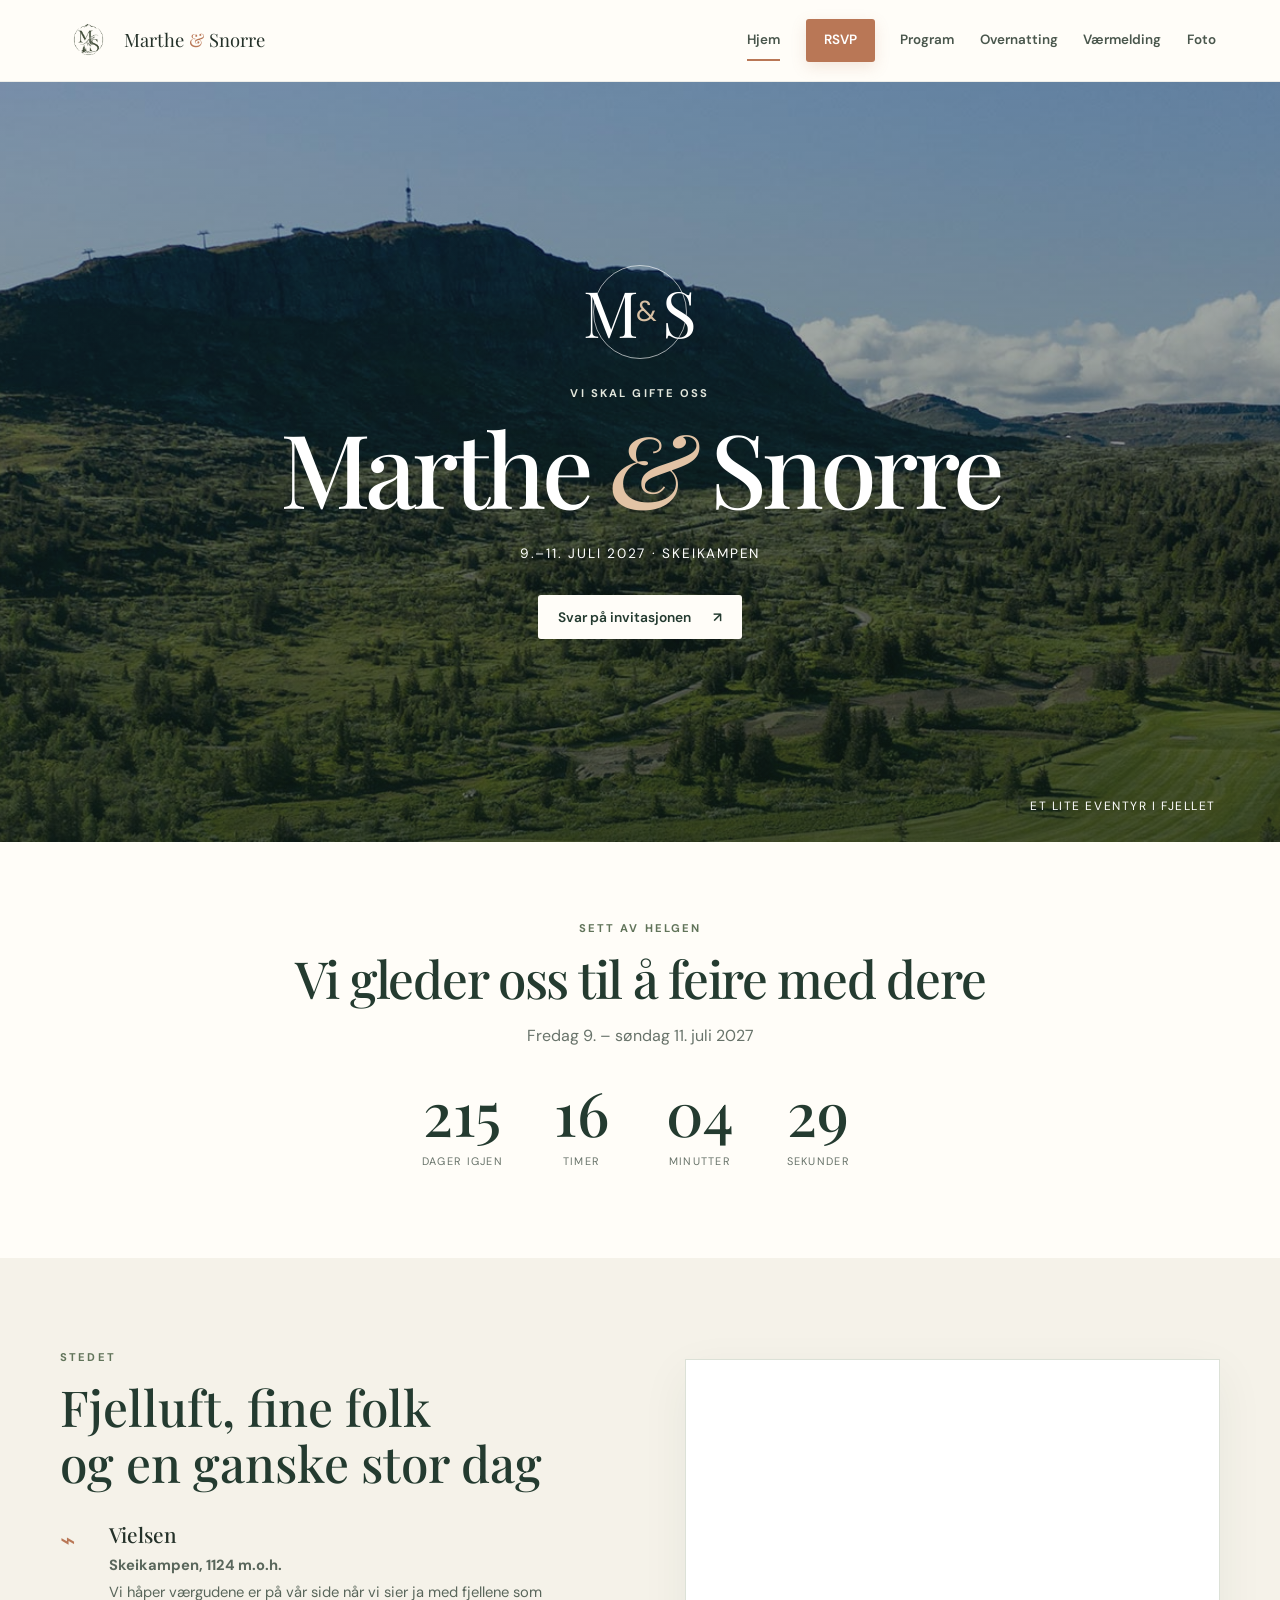
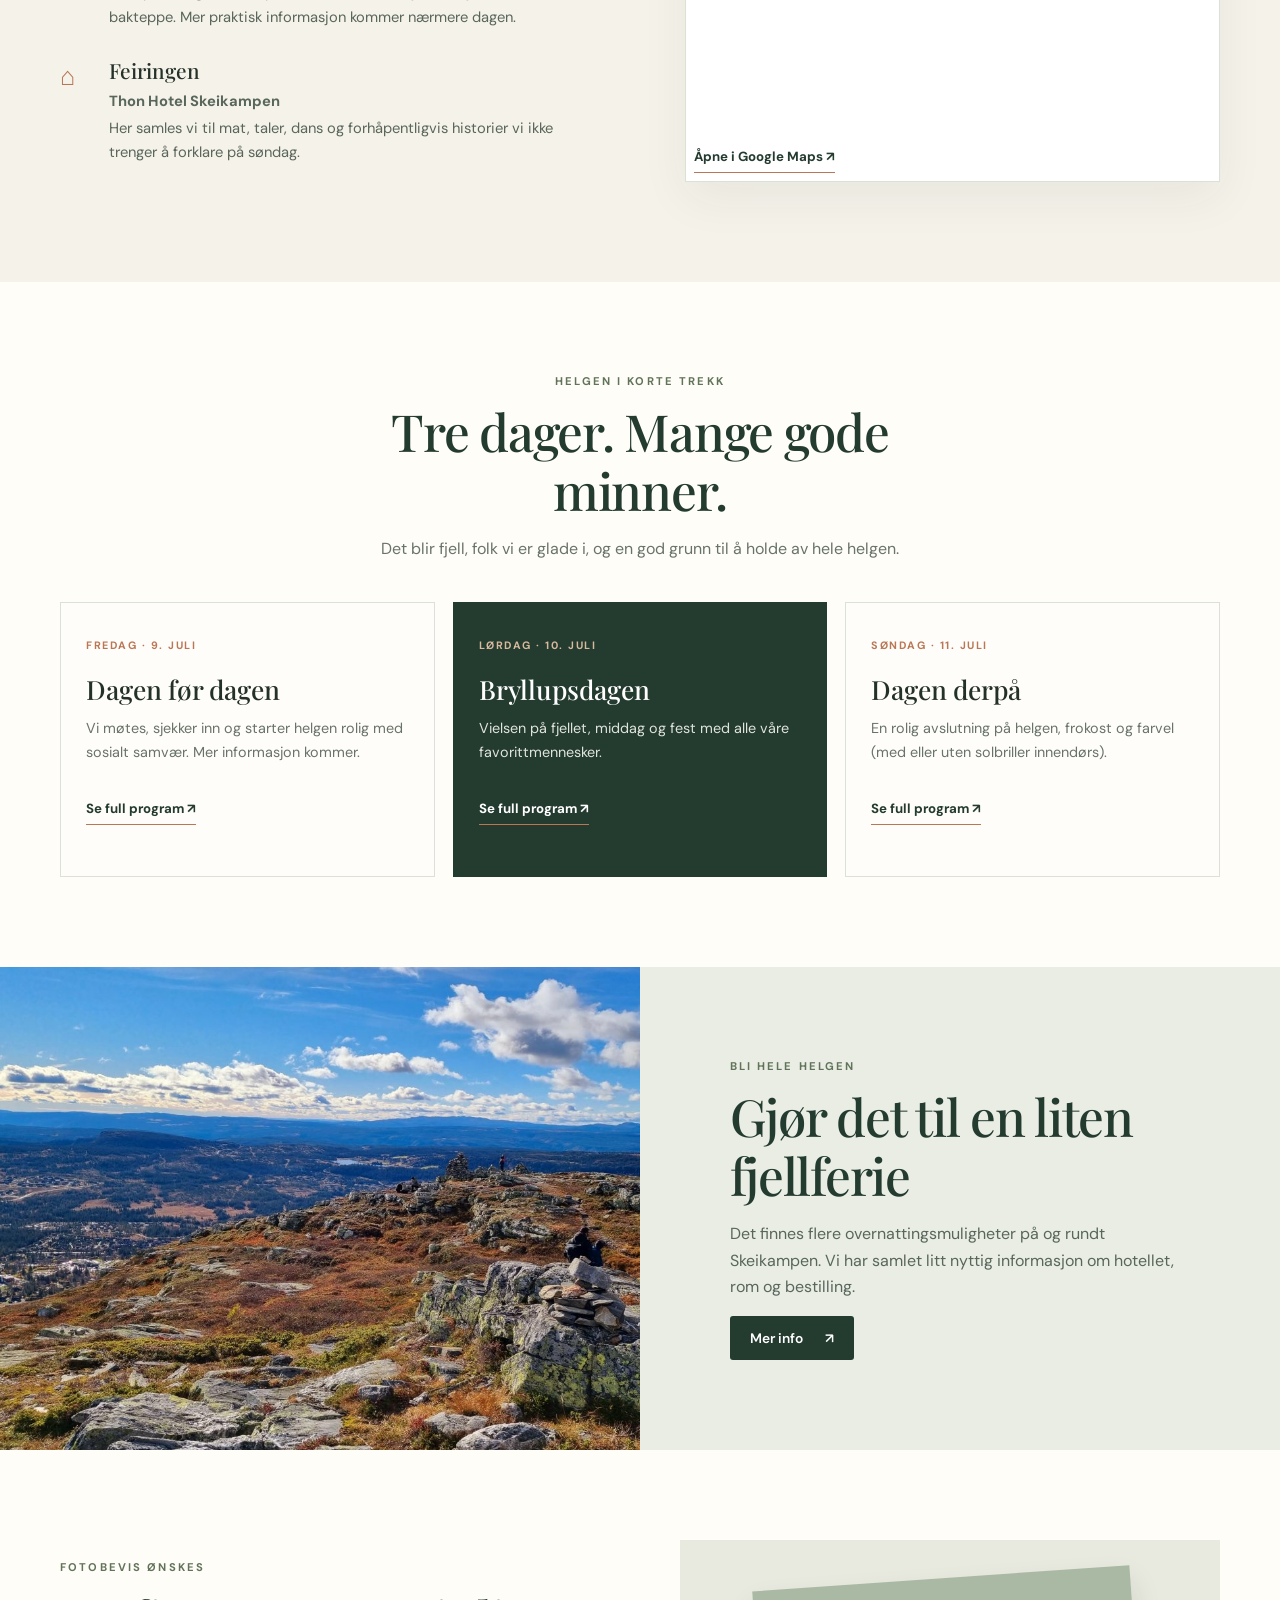
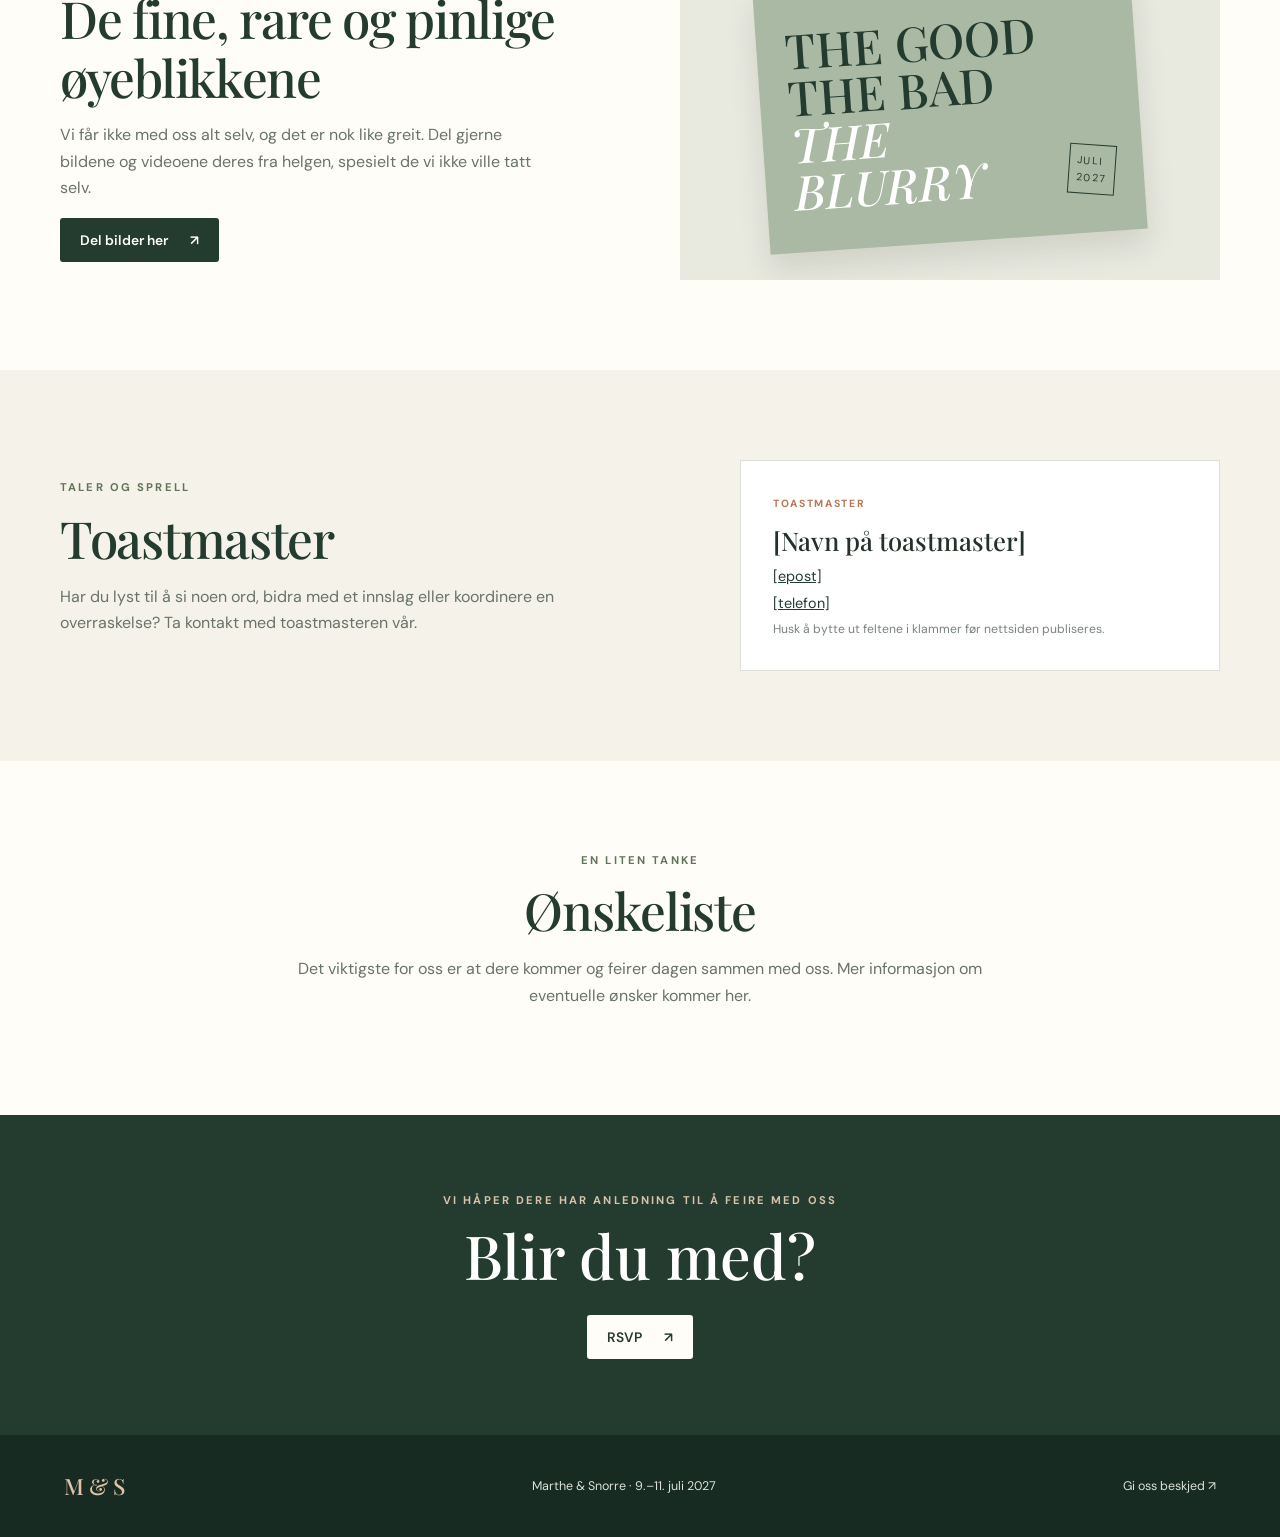
==== commit 49409b0f: "Update index.html" ====
--- a/index.html
+++ b/index.html
@@ -29,7 +29,7 @@
 
   <main>
     <section class="hero">
-      <img class="hero-image" src="assets/skeikampen4_2.png" alt="Fjellandskap med dramatiske fjelltopper">
+      <img class="hero-image" src="assets/skeikampen4.jpg" alt="Fjellandskap med dramatiske fjelltopper">
       <div class="hero-shade"></div>
       <div class="hero-content">
         <div class="hero-monogram">M<span>&</span>S</div>
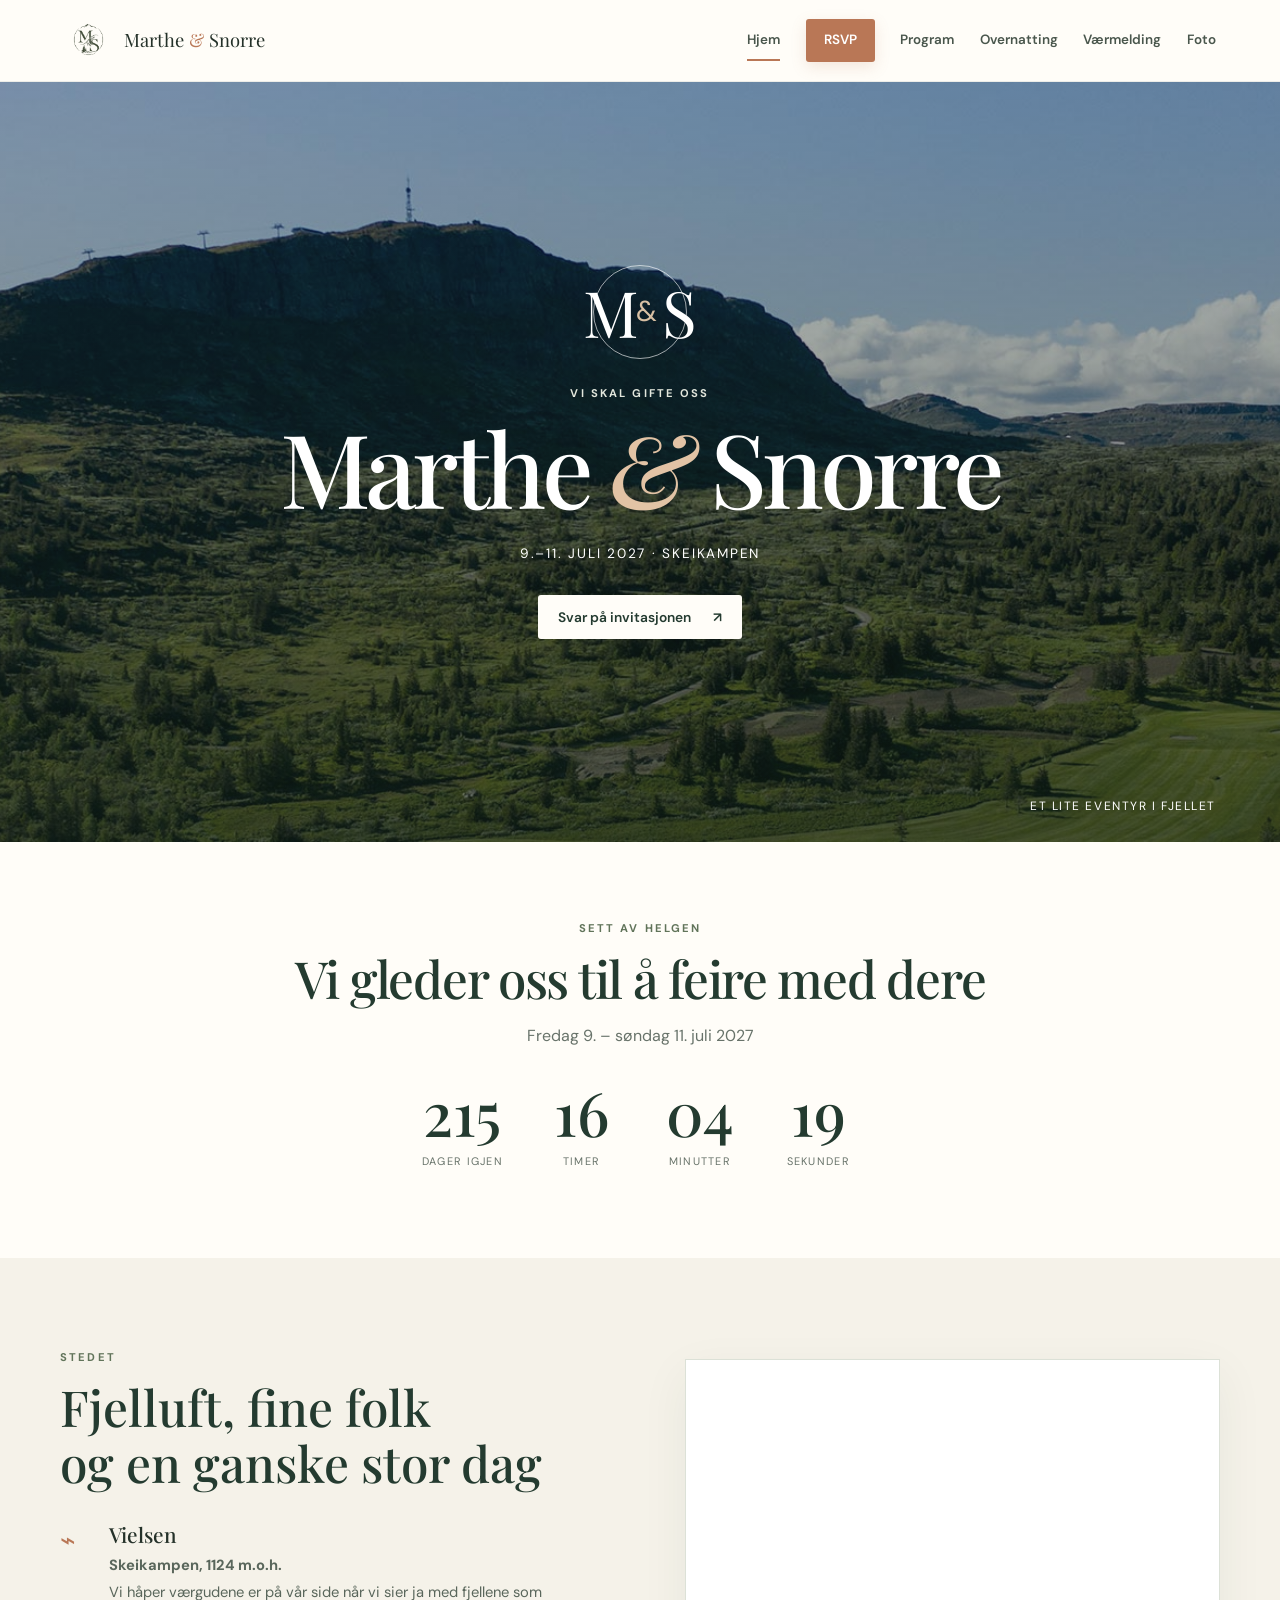
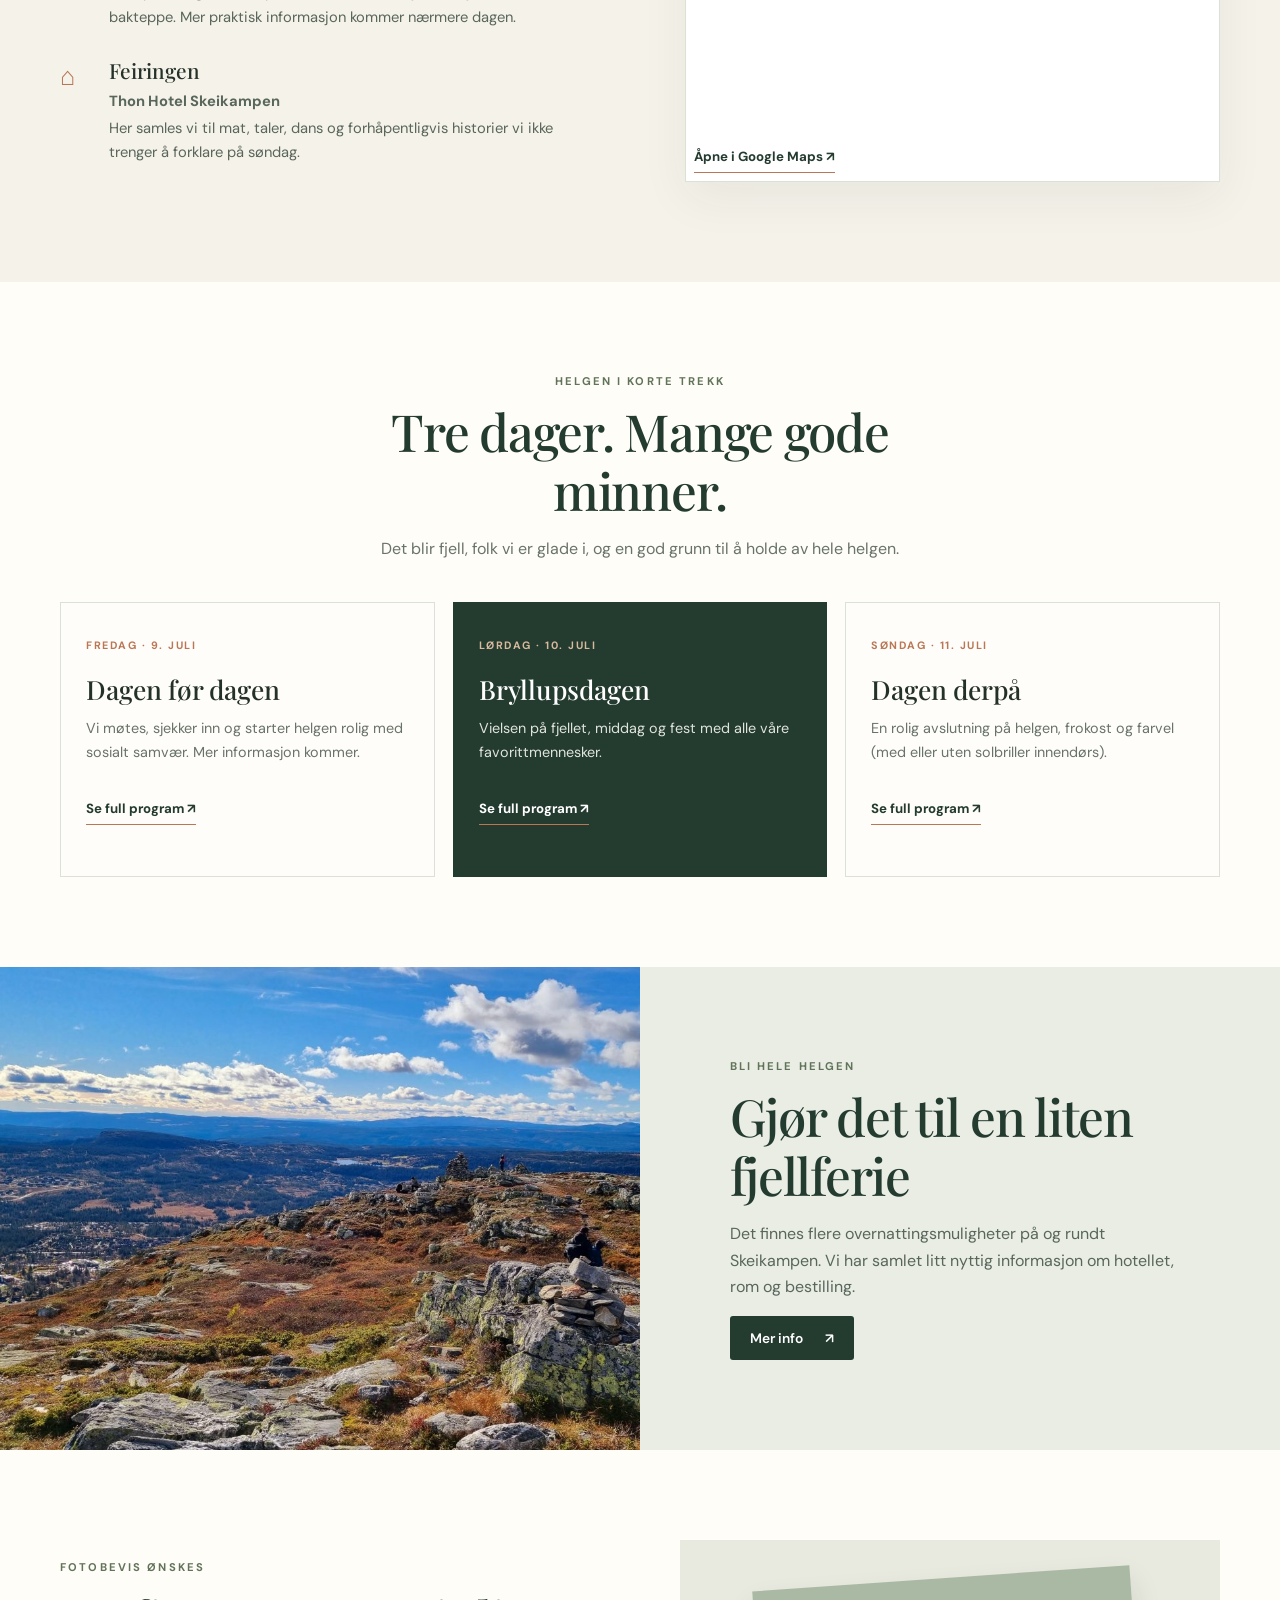
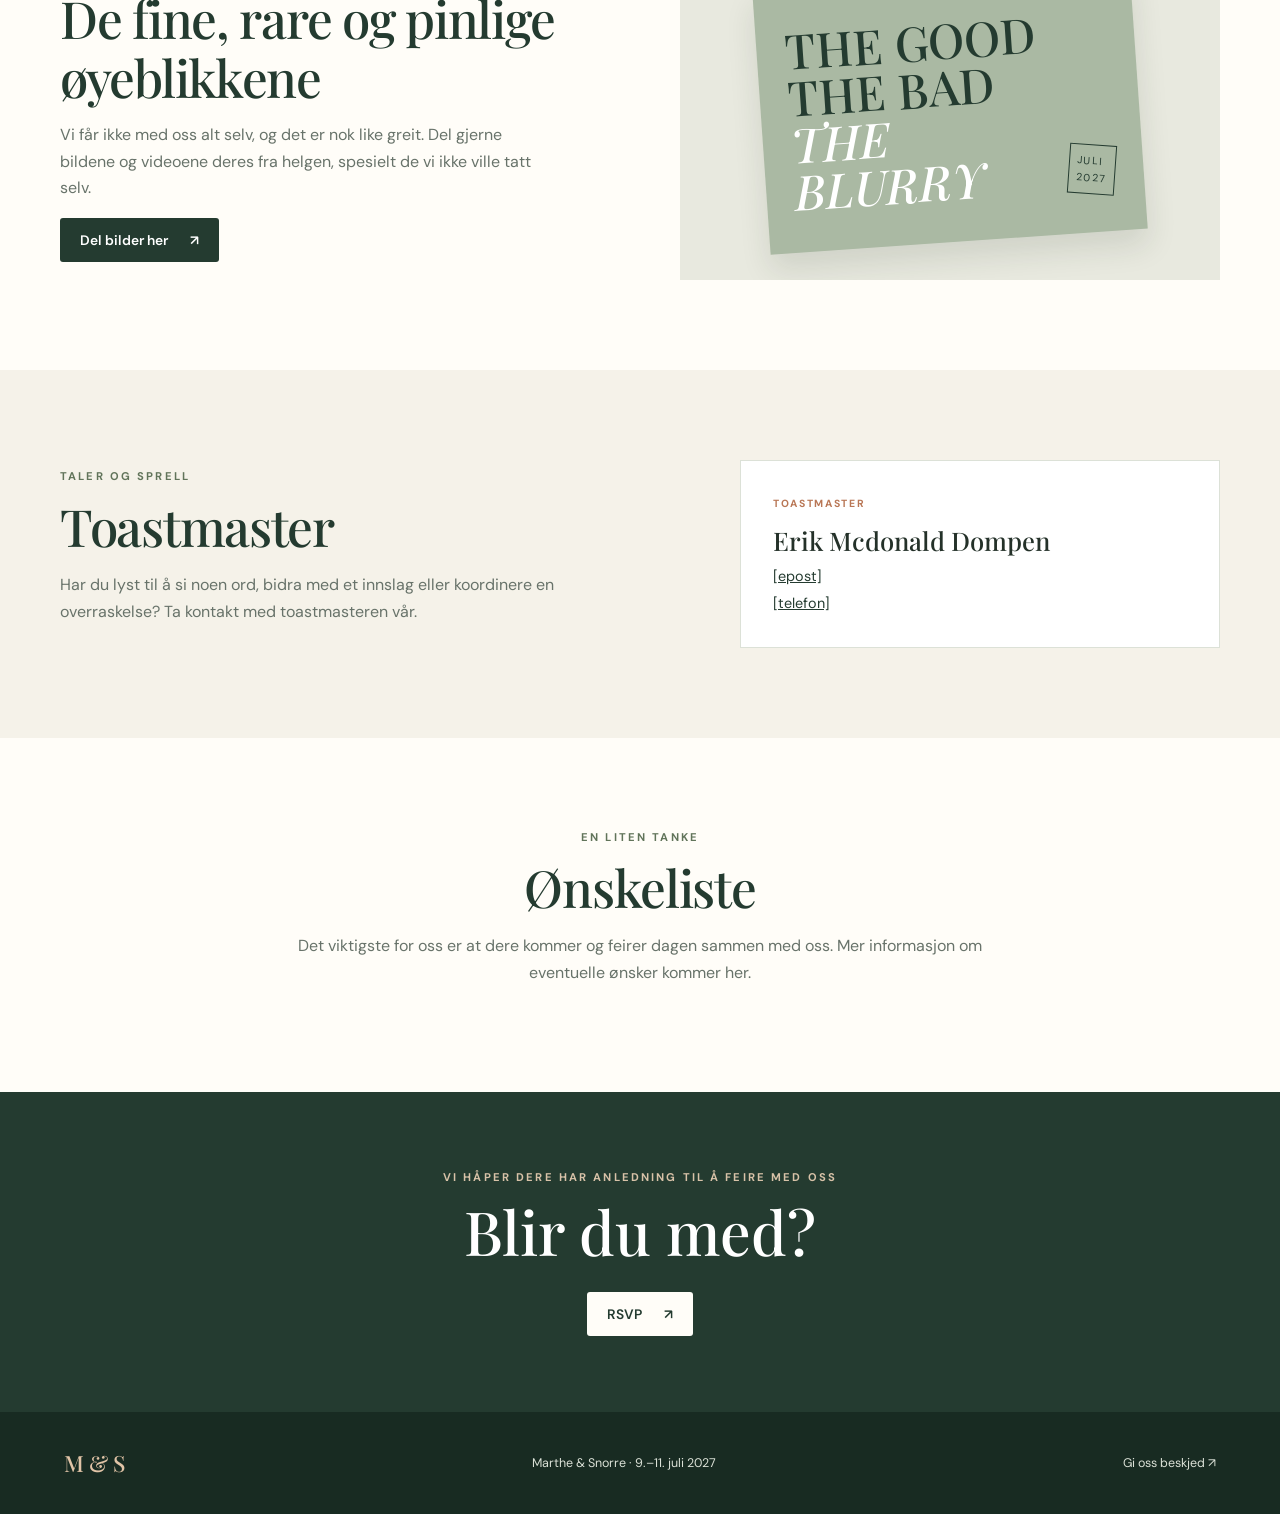
==== commit 613e07fc: "Update index.html Oppdatert Toastmaster" ====
--- a/index.html
+++ b/index.html
@@ -108,7 +108,7 @@
     <section class="toastmaster-section">
       <div class="section-wrap toastmaster-inner">
         <div><p class="eyebrow">Taler og sprell</p><h2>Toastmaster</h2><p>Har du lyst til å si noen ord, bidra med et innslag eller koordinere en overraskelse? Ta kontakt med toastmasteren vår.</p></div>
-        <div class="contact-card"><span class="contact-label">TOASTMASTER</span><h3>[Navn på toastmaster]</h3><p><a href="mailto:[epost]">[epost]</a></p><p><a href="tel:[telefon]">[telefon]</a></p><p class="small-note">Husk å bytte ut feltene i klammer før nettsiden publiseres.</p></div>
+        <div class="contact-card"><span class="contact-label">TOASTMASTER</span><h3>Erik Mcdonald Dompen</h3><p><a href="mailto:mcerikdonald@gmail.com">[epost]</a></p><p><a href="tel:98076992">[telefon]</a></p></div>
       </div>
     </section>
 
--- a/styles.css
+++ b/styles.css
@@ -14,3 +14,9 @@
 @media(max-width:900px){.site-header{flex-wrap:wrap}.menu-toggle{display:block}.site-nav{display:none;flex-basis:100%;flex-wrap:wrap;gap:10px 22px;padding:10px 0 4px}.site-nav.is-open{display:flex}.site-nav a{font-size:.82rem}.location-grid,.toastmaster-inner{gap:35px}.hotel-layout{gap:35px}.split-section{gap:40px}.form-section{gap:32px}.hero{height:650px}}
 @media(max-width:650px){.site-header{min-height:70px;padding:10px 18px}.brand{font-size:1rem}.brand-logo{width:42px;height:42px}.site-nav{gap:8px 17px}.site-nav .nav-rsvp{padding:7px 12px}.hero{min-height:560px;height:82vh;max-height:720px}.hero-monogram{width:76px;height:76px;font-size:2.8rem}.hero h1{font-size:clamp(2.8rem,12vw,4.2rem)}.hero-date{font-size:.72rem;letter-spacing:.08em}.section-wrap{width:calc(100% - 38px);padding:62px 0}.countdown-section{padding:58px 0}.countdown{gap:12px}.countdown-number{min-width:0;flex:1}.countdown-number strong{font-size:clamp(1.8rem,8vw,2.8rem)}.countdown-number span{font-size:.55rem;letter-spacing:.06em}.location-grid,.three-cards,.stay-band,.split-section,.toastmaster-inner,.form-section,.hotel-layout,.photo-share-wrap{grid-template-columns:1fr}.location-grid{gap:25px}.map-card iframe{height:280px}.three-cards{gap:12px}.info-card{min-height:0;padding:24px}.stay-band-image{min-height:250px}.stay-band-content{padding:40px 24px}.split-section{gap:28px}.photo-art{min-height:280px}.toastmaster-inner{gap:25px}.site-footer{flex-wrap:wrap;justify-content:center;text-align:center;gap:9px 20px;padding:25px 18px}.site-footer p{flex-basis:100%;order:3;margin:0}.page-hero{padding:65px 18px 70px}.form-intro{position:static}.form-section{gap:25px}.schedule-day{grid-template-columns:62px 1fr;gap:17px;padding:27px 0}.schedule-date{width:60px;height:88px}.schedule-date strong{font-size:2rem}.schedule-item{grid-template-columns:1fr;gap:2px}.schedule-content h2{font-size:1.7rem}.hotel-gallery img{height:220px}.weather-days{grid-template-columns:1fr}.weather-days article{padding:20px}.photo-share-wrap{gap:32px}.qr-card{max-width:300px}.rsvp-banner{padding:58px 18px}}
 @media(prefers-reduced-motion:reduce){html{scroll-behavior:auto}*,*:before,*:after{transition:none!important}}
+/* Mobiltilpasning av hero-bildet */
+@media (max-width: 600px) {
+  .hero-image {
+    object-position: 30% center;
+  }
+}
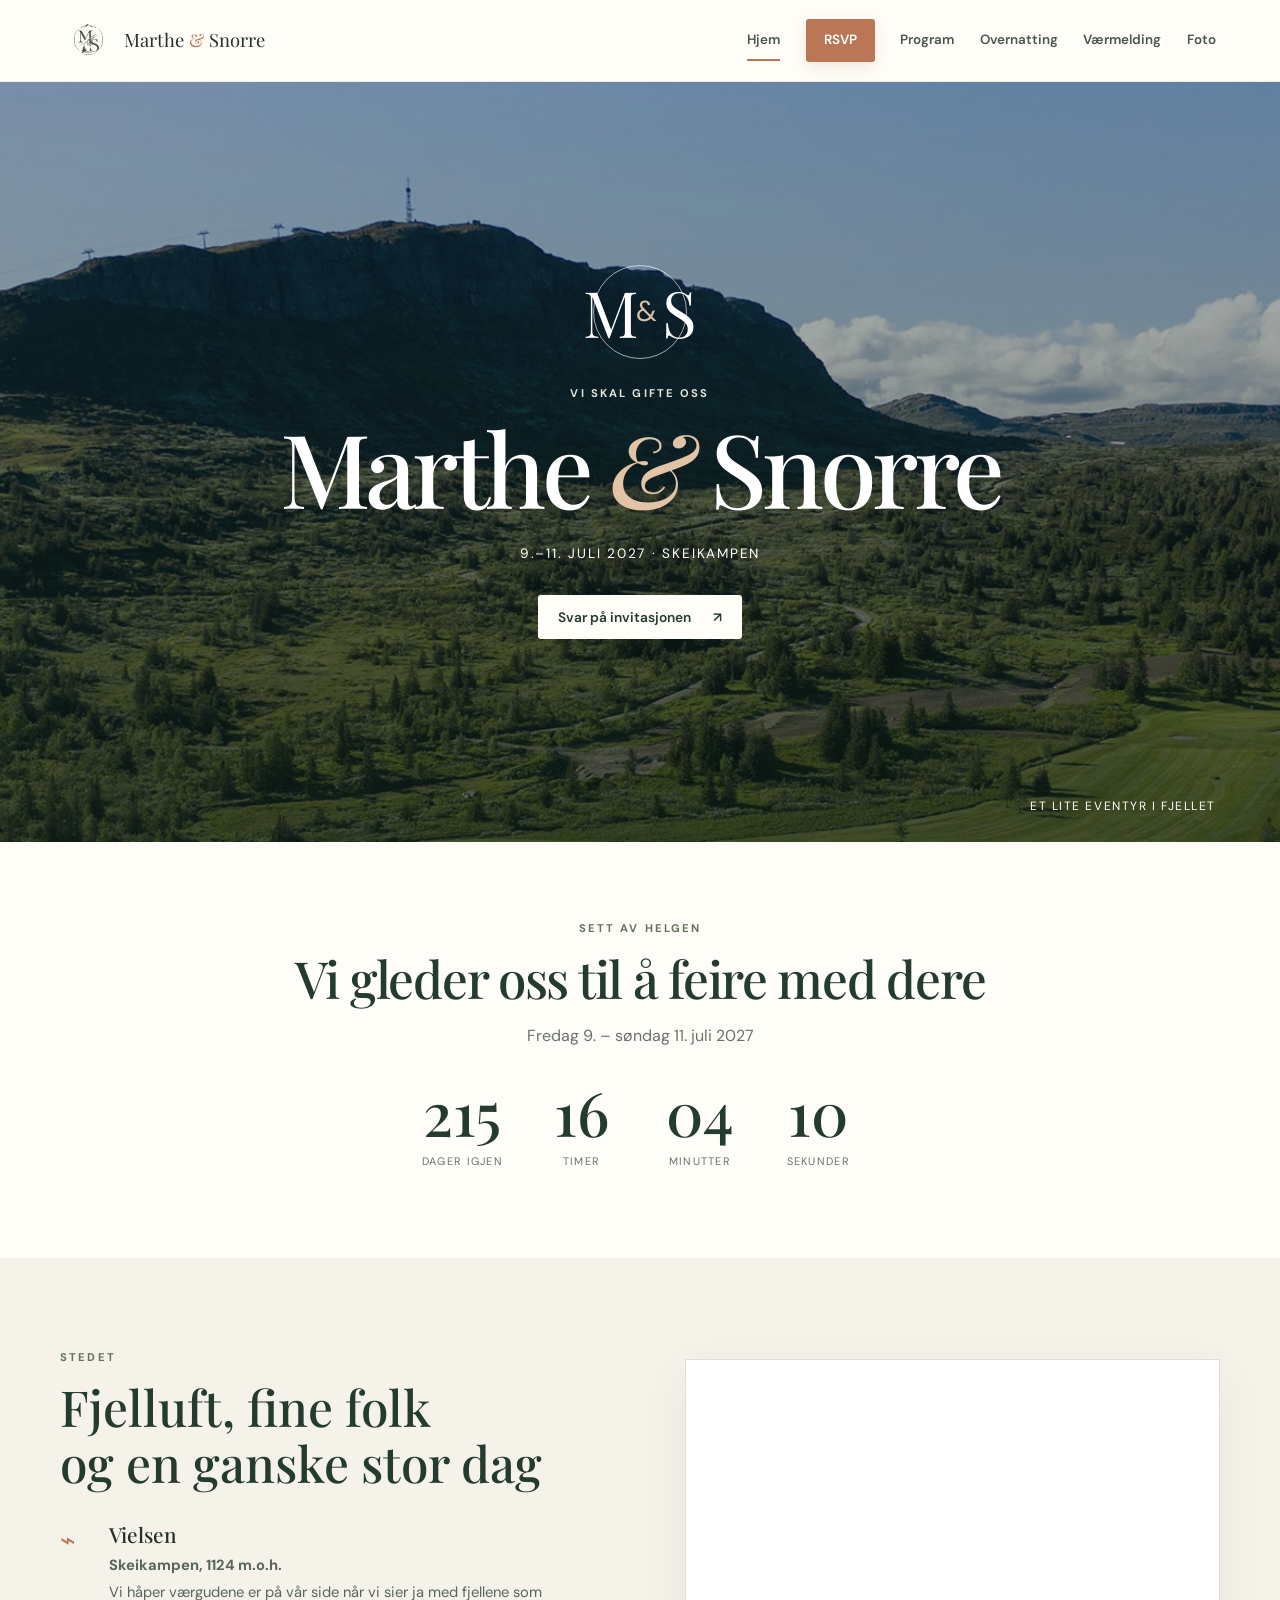
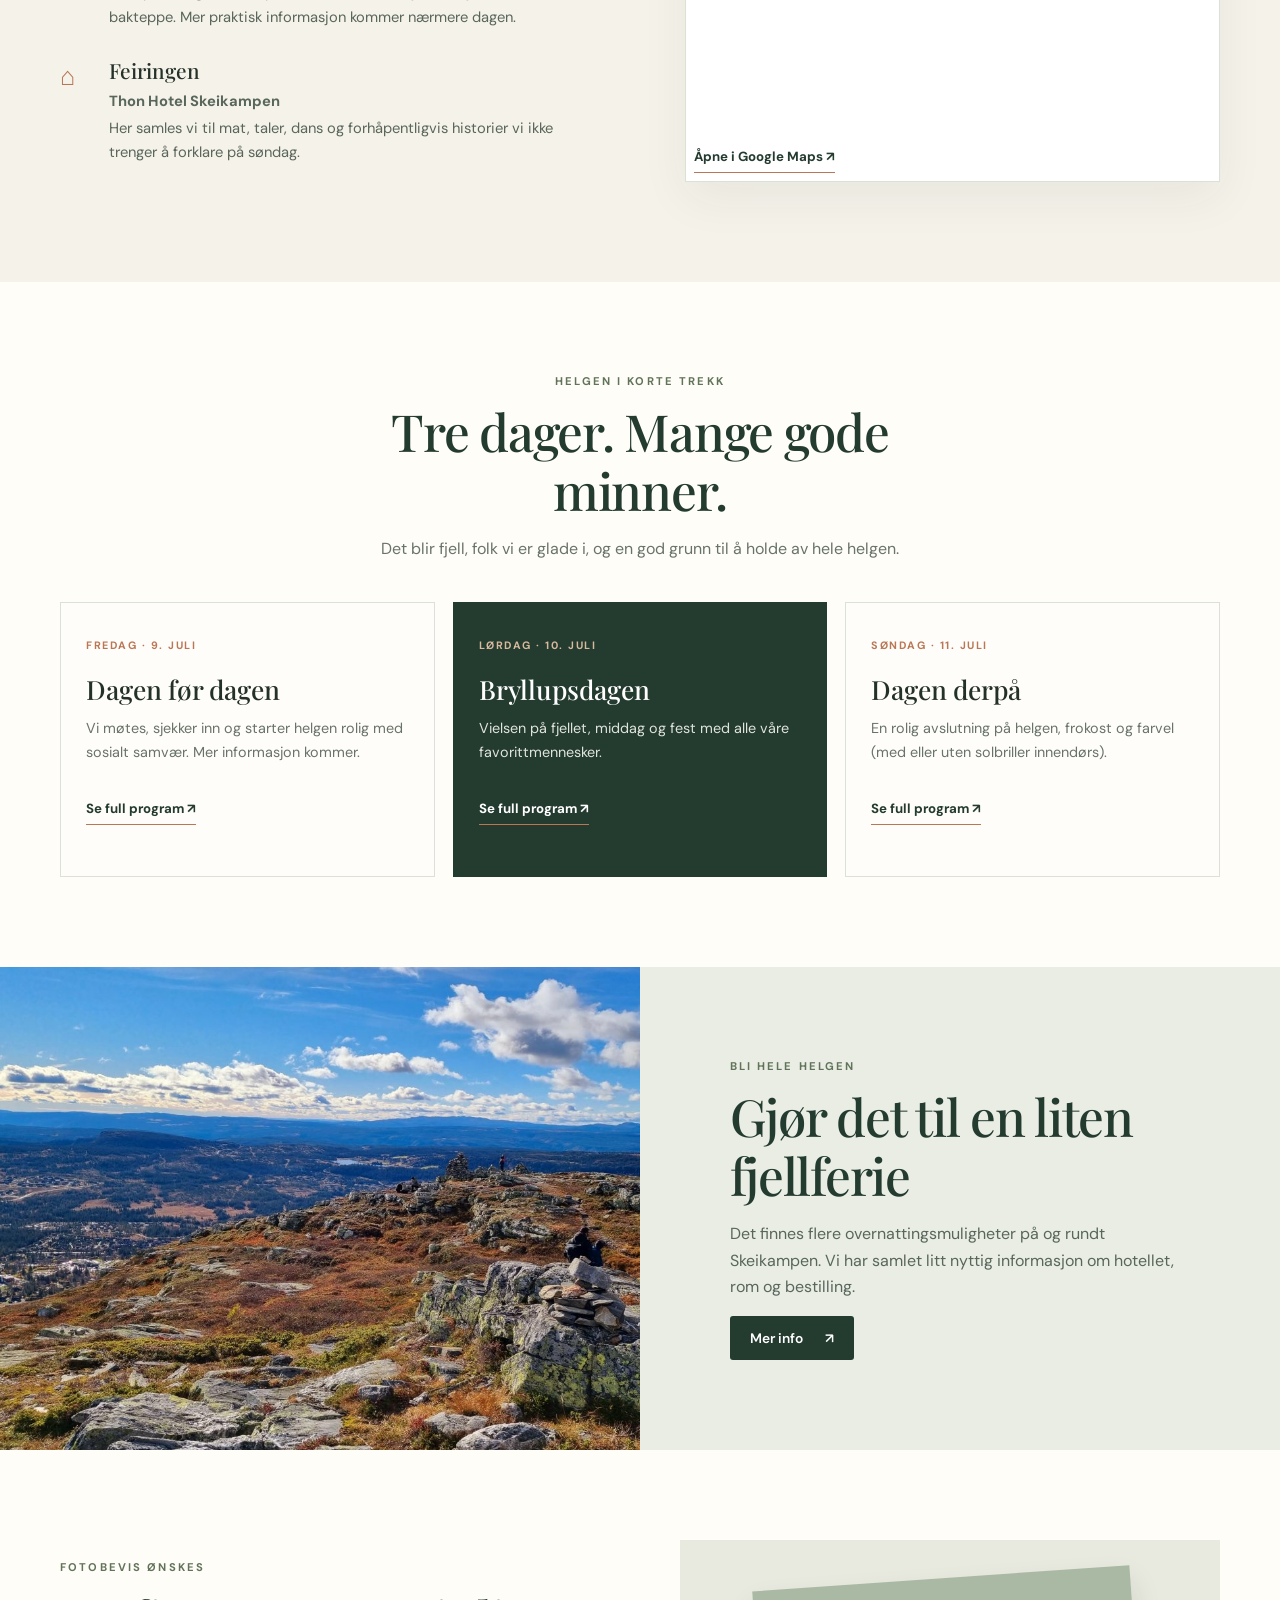
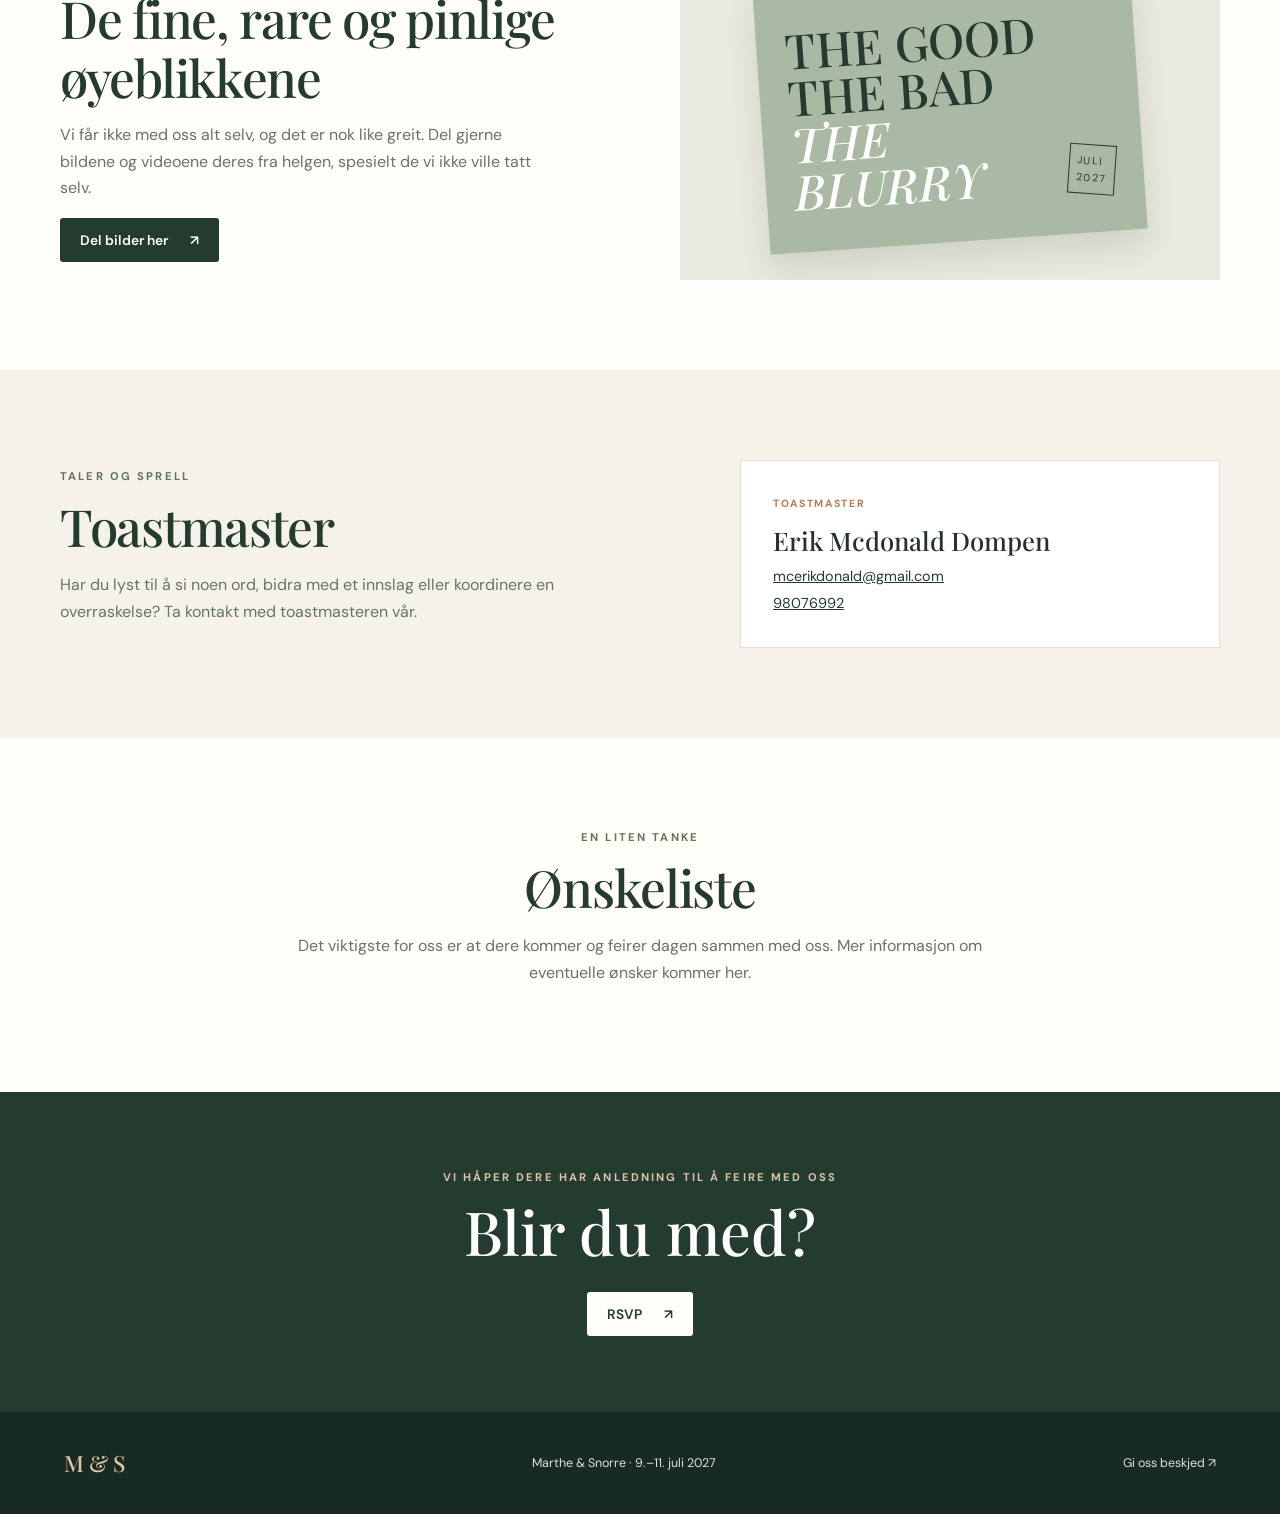
==== commit 7b5f9a78: "Update index.html" ====
--- a/index.html
+++ b/index.html
@@ -108,7 +108,7 @@
     <section class="toastmaster-section">
       <div class="section-wrap toastmaster-inner">
         <div><p class="eyebrow">Taler og sprell</p><h2>Toastmaster</h2><p>Har du lyst til å si noen ord, bidra med et innslag eller koordinere en overraskelse? Ta kontakt med toastmasteren vår.</p></div>
-        <div class="contact-card"><span class="contact-label">TOASTMASTER</span><h3>Erik Mcdonald Dompen</h3><p><a href="mailto:mcerikdonald@gmail.com">[epost]</a></p><p><a href="tel:98076992">[telefon]</a></p></div>
+        <div class="contact-card"><span class="contact-label">TOASTMASTER</span><h3>Erik Mcdonald Dompen</h3><p><a href="mailto:mcerikdonald@gmail.com">mcerikdonald@gmail.com</a></p><p><a href="tel:98076992">98076992</a></p></div>
       </div>
     </section>
 
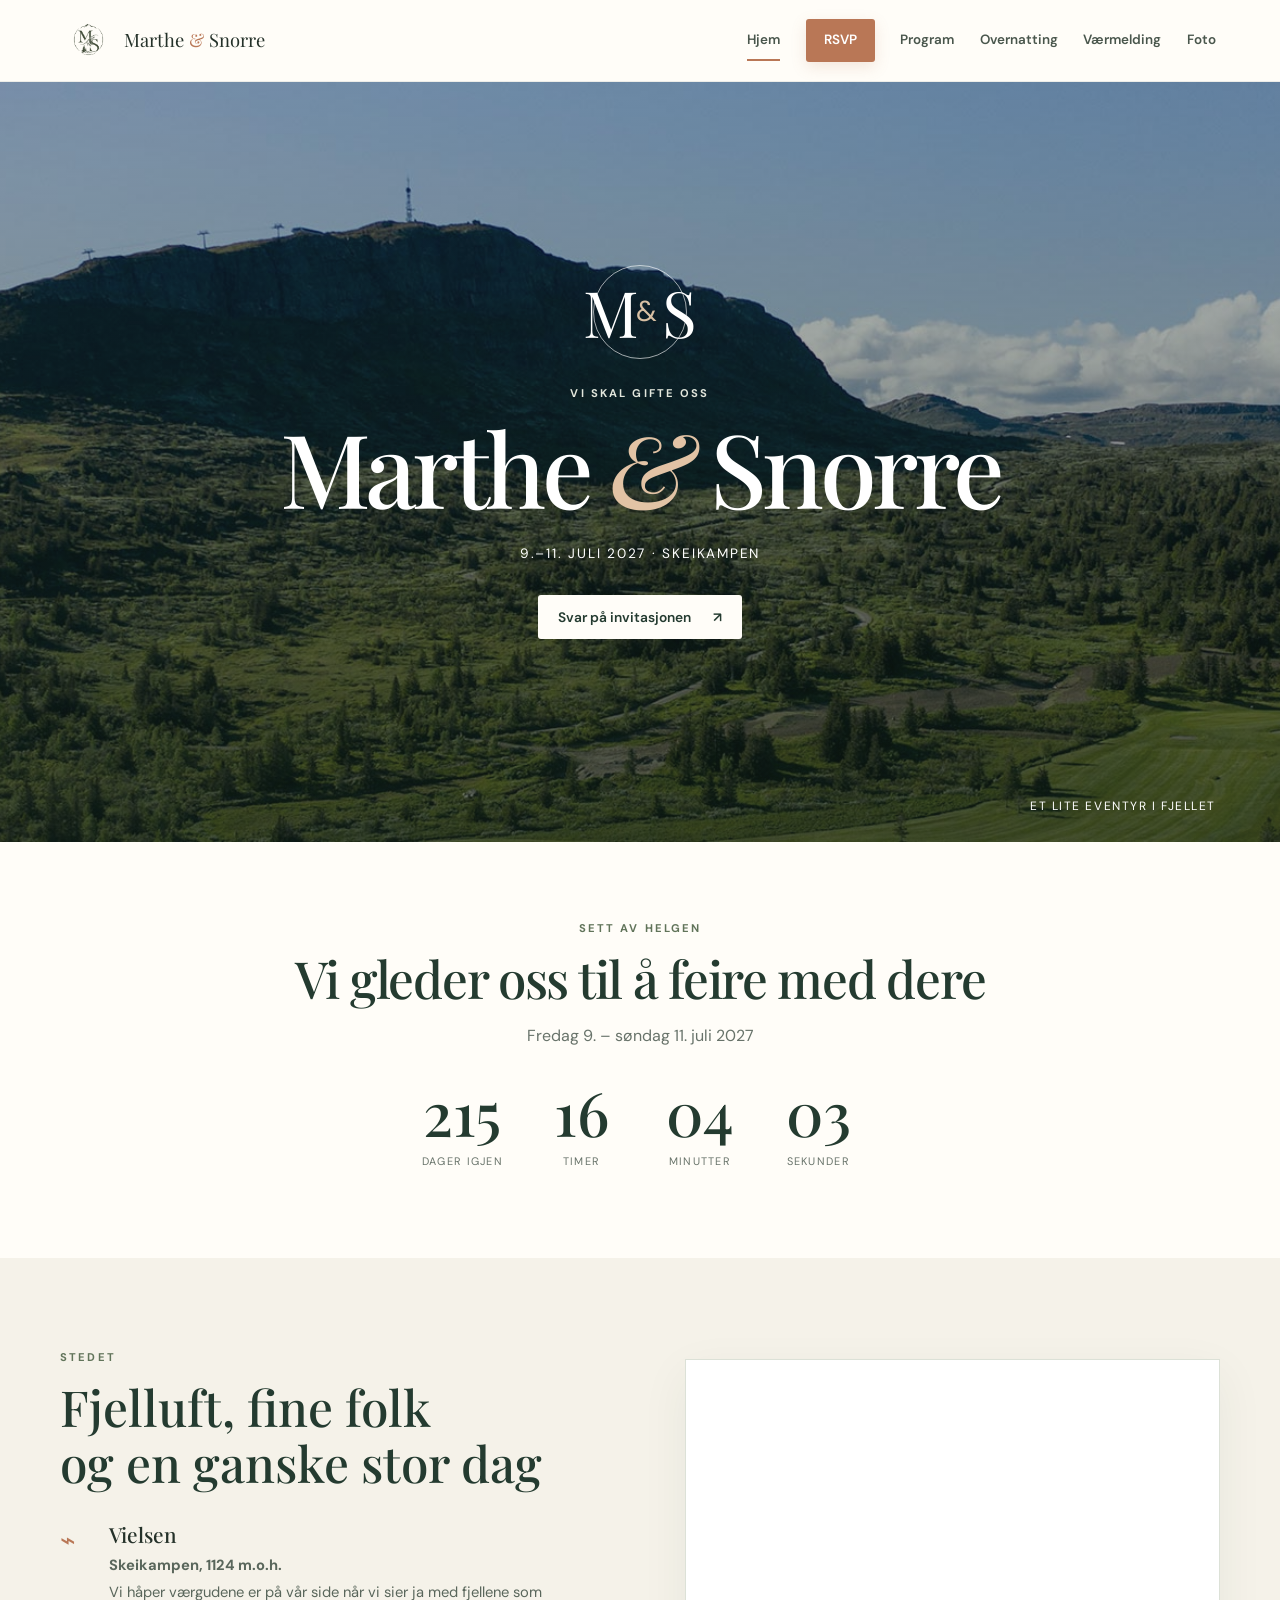
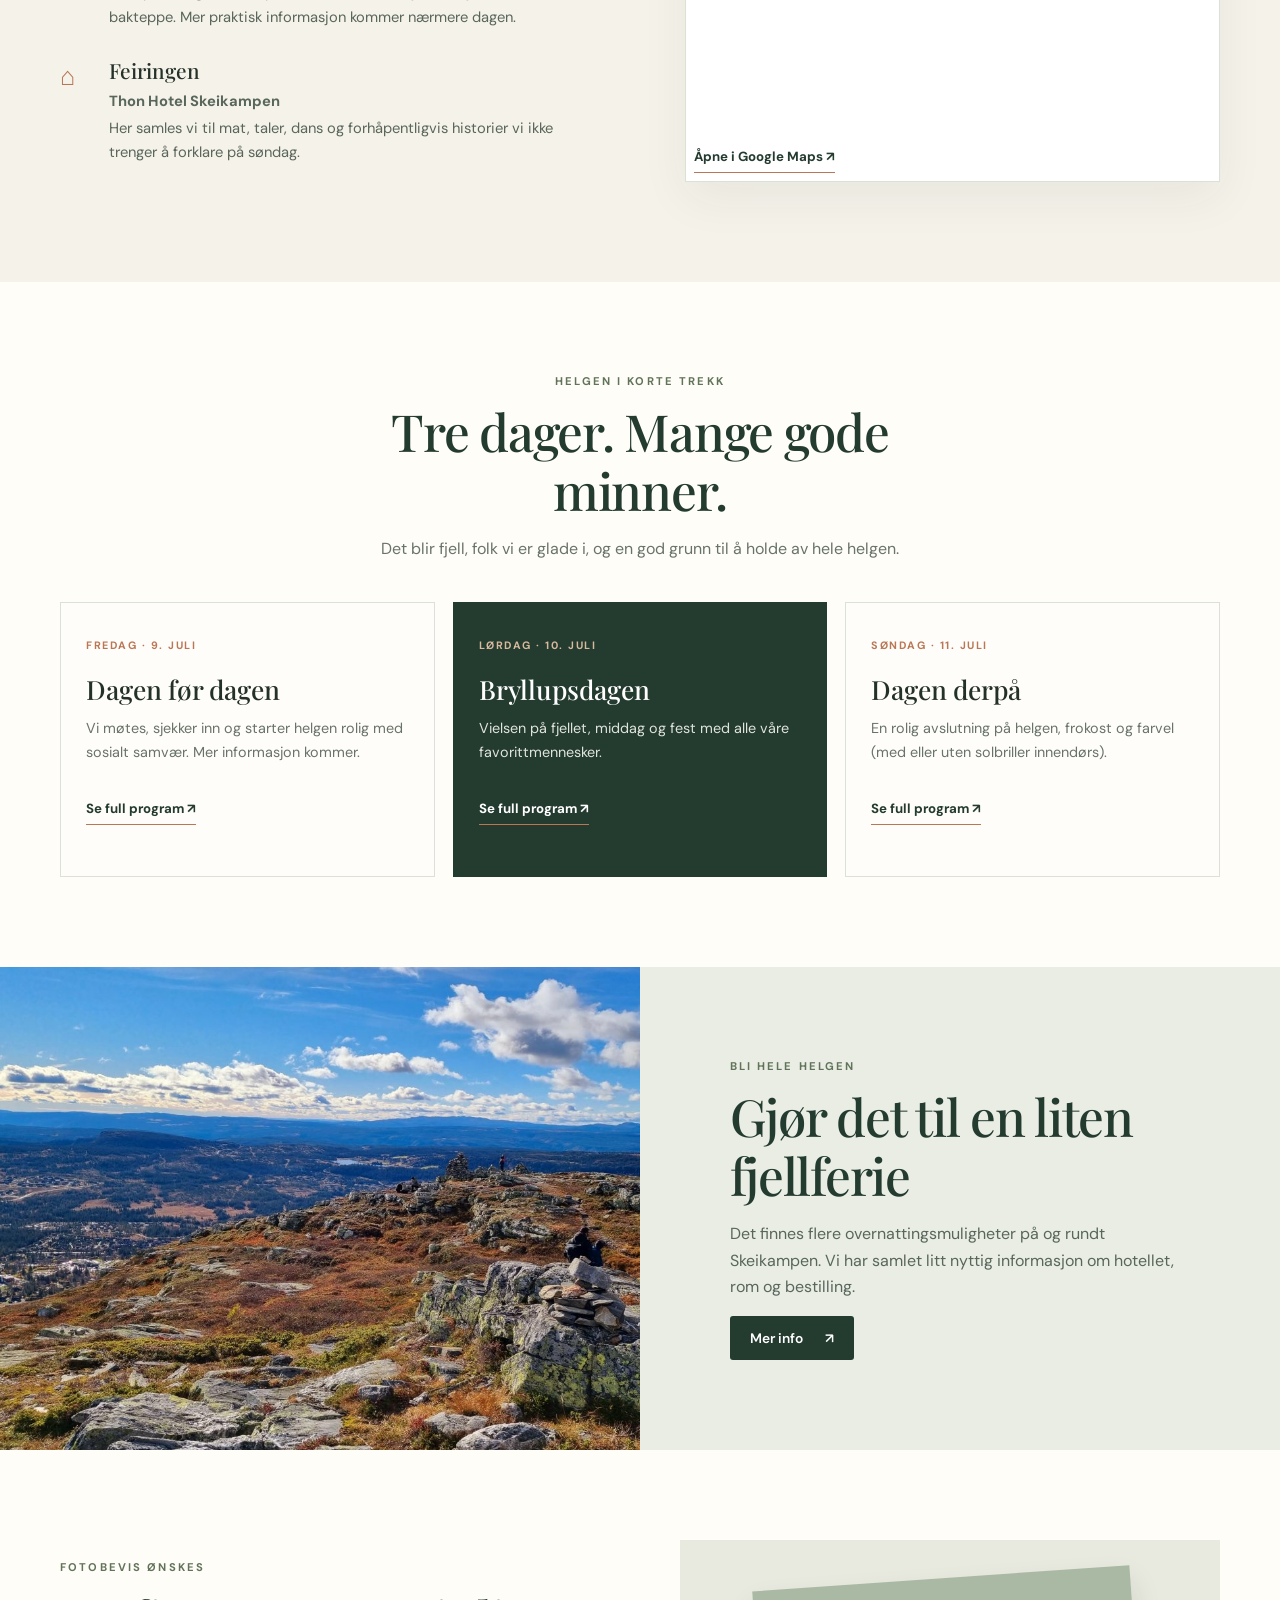
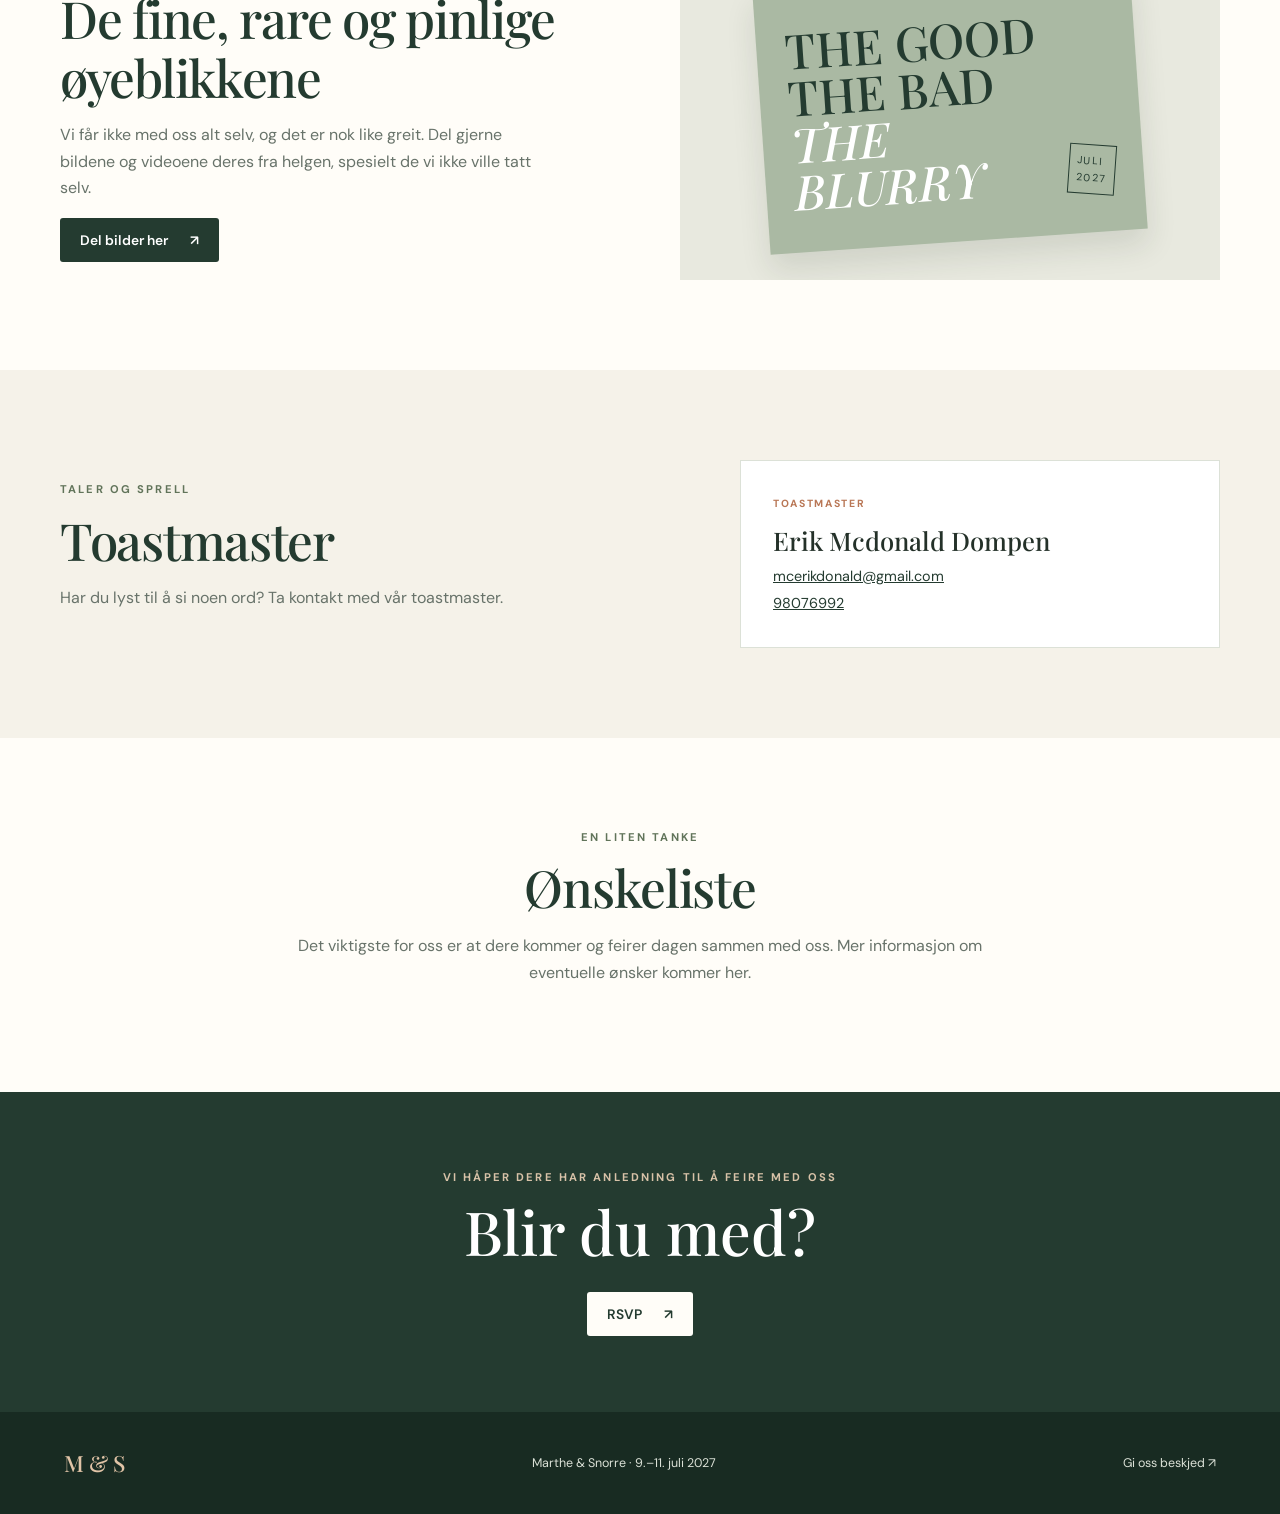
==== commit 9246051b: "Update index.html" ====
--- a/index.html
+++ b/index.html
@@ -107,7 +107,7 @@
 
     <section class="toastmaster-section">
       <div class="section-wrap toastmaster-inner">
-        <div><p class="eyebrow">Taler og sprell</p><h2>Toastmaster</h2><p>Har du lyst til å si noen ord, bidra med et innslag eller koordinere en overraskelse? Ta kontakt med toastmasteren vår.</p></div>
+        <div><p class="eyebrow">Taler og sprell</p><h2>Toastmaster</h2><p>Har du lyst til å si noen ord? Ta kontakt med vår toastmaster.</p></div>
         <div class="contact-card"><span class="contact-label">TOASTMASTER</span><h3>Erik Mcdonald Dompen</h3><p><a href="mailto:mcerikdonald@gmail.com">mcerikdonald@gmail.com</a></p><p><a href="tel:98076992">98076992</a></p></div>
       </div>
     </section>
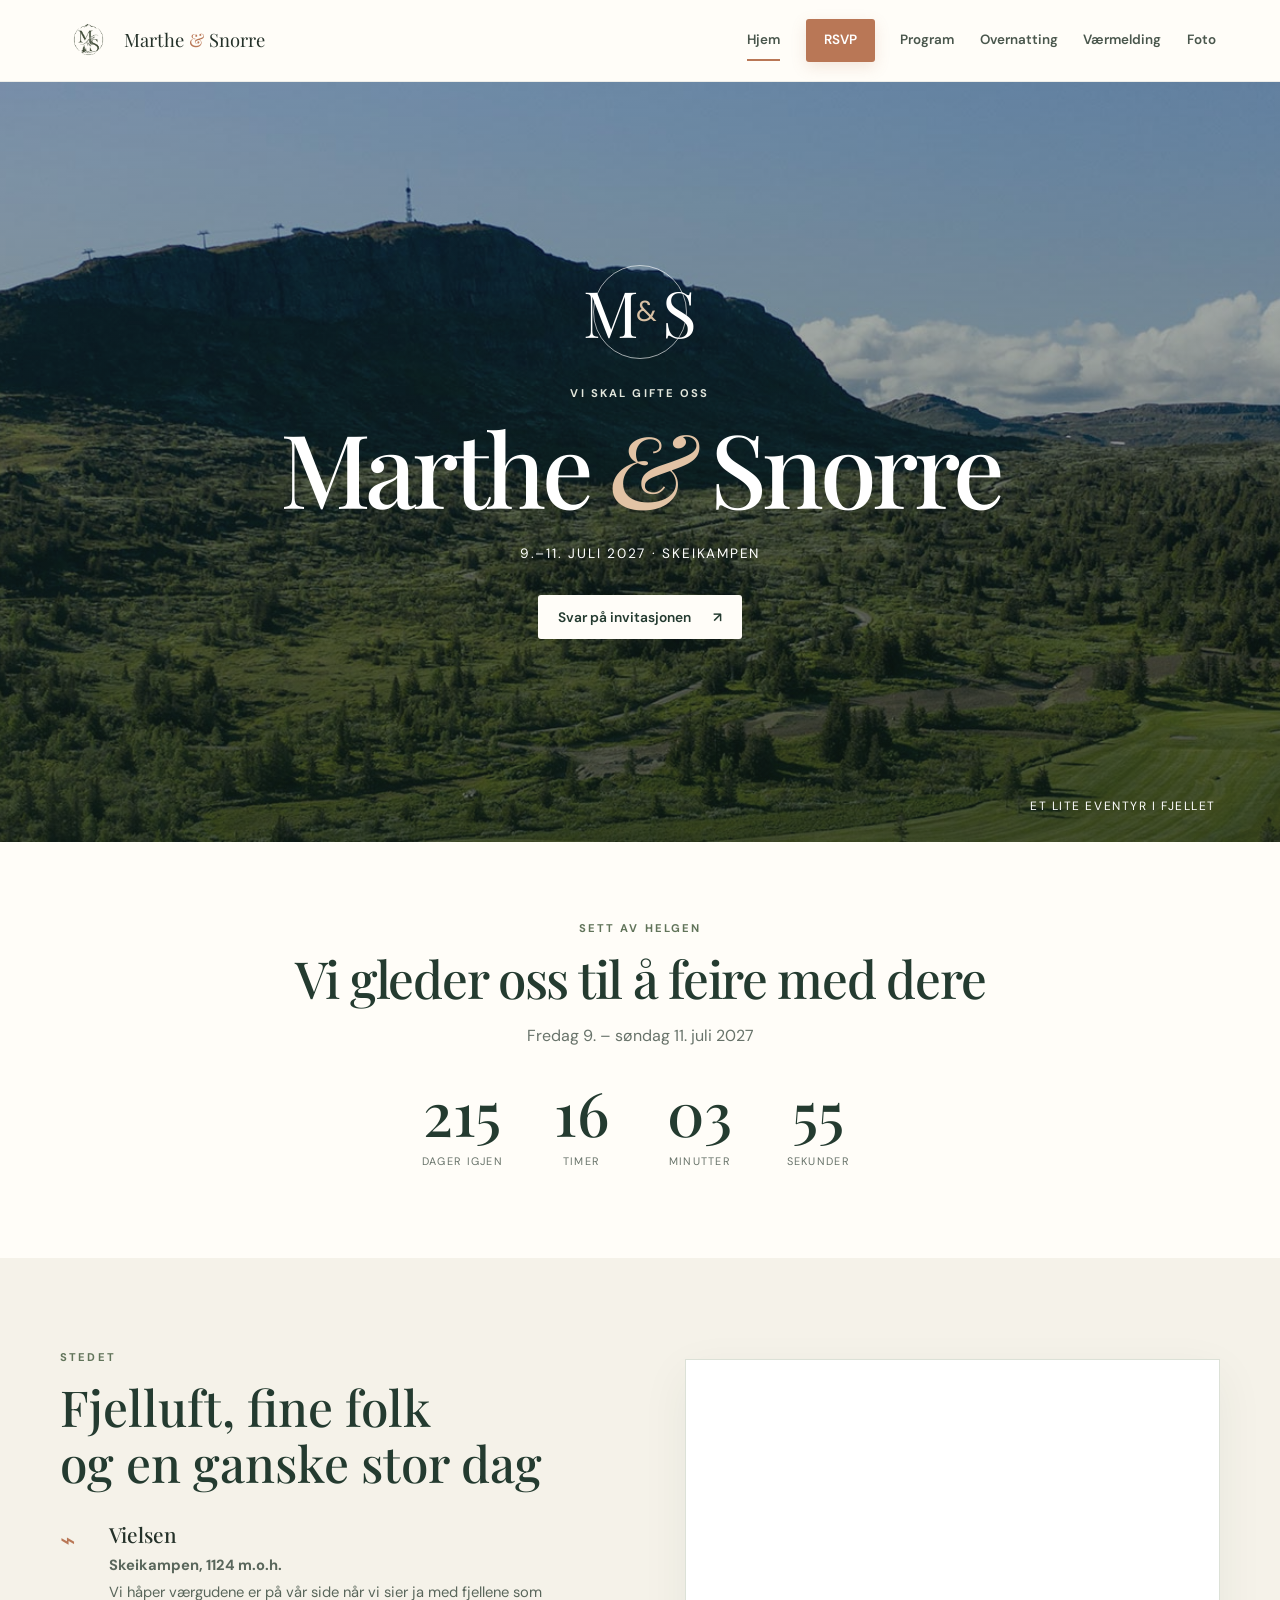
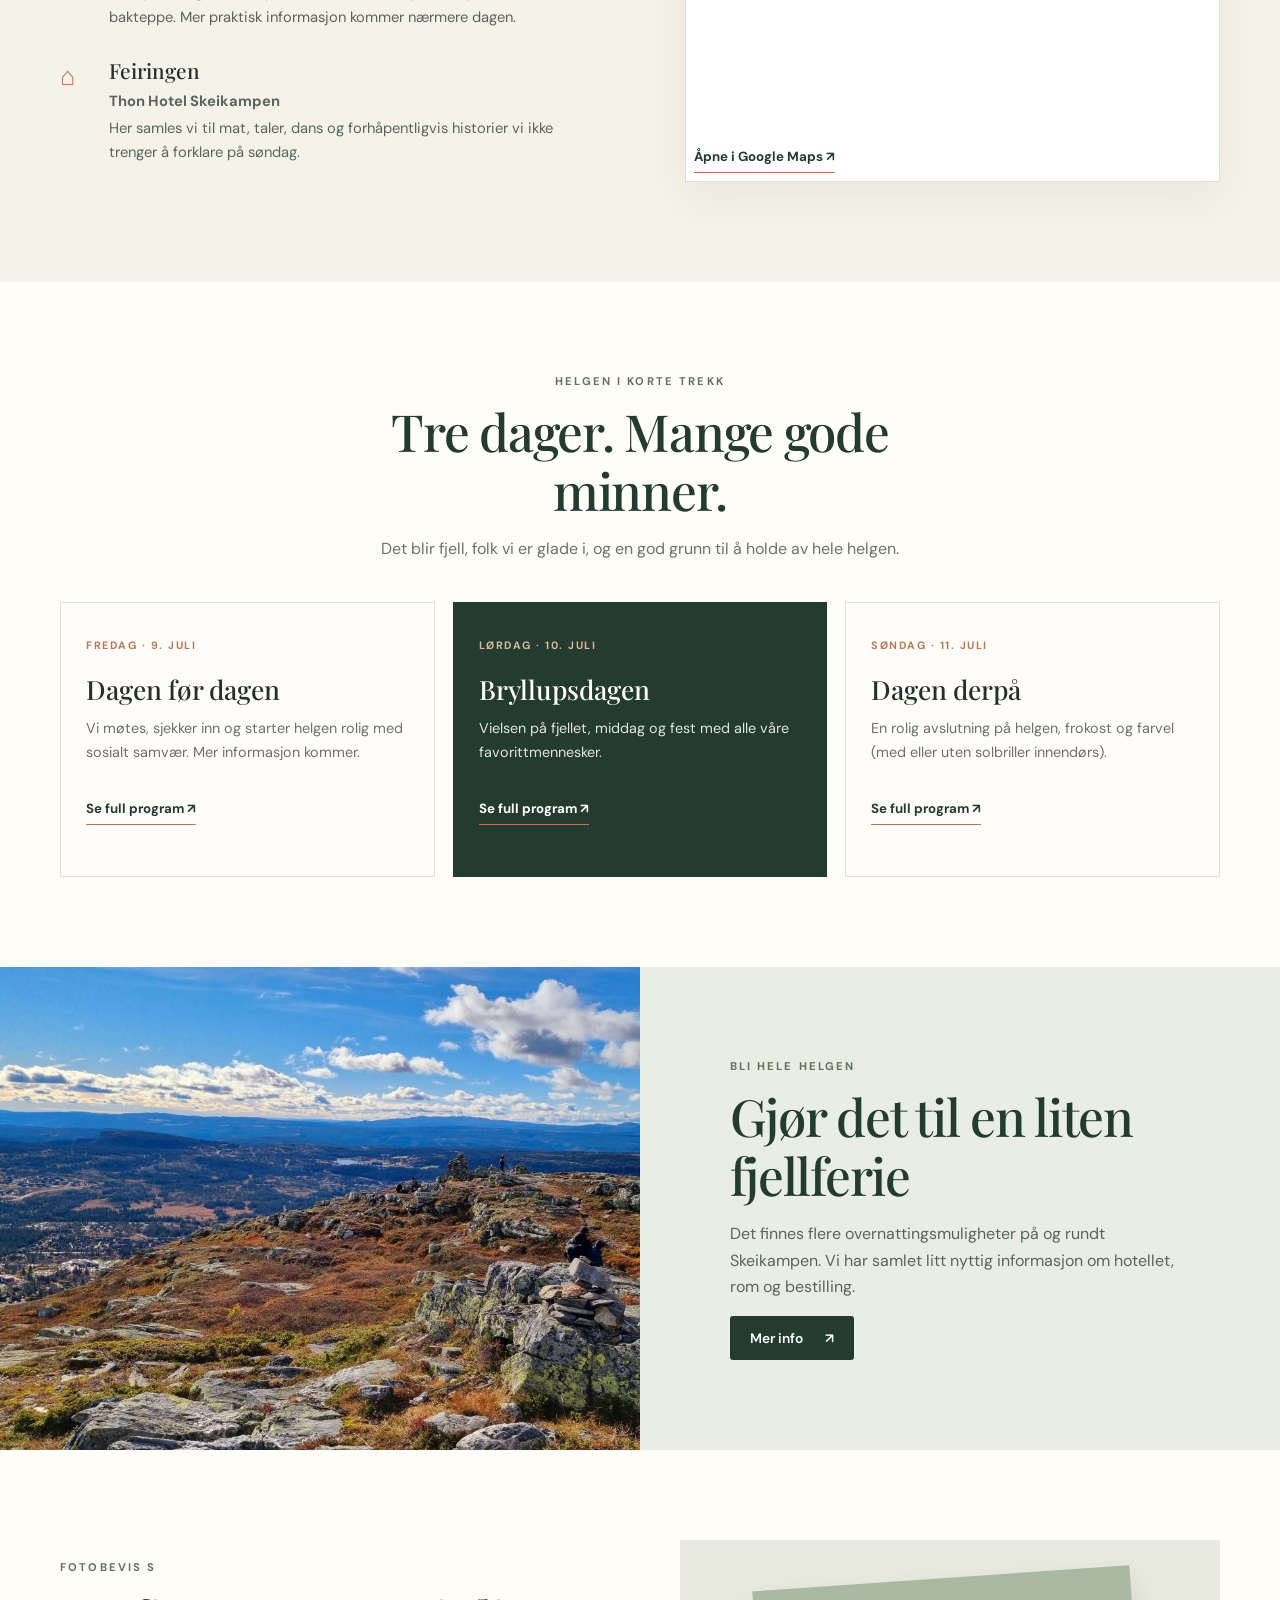
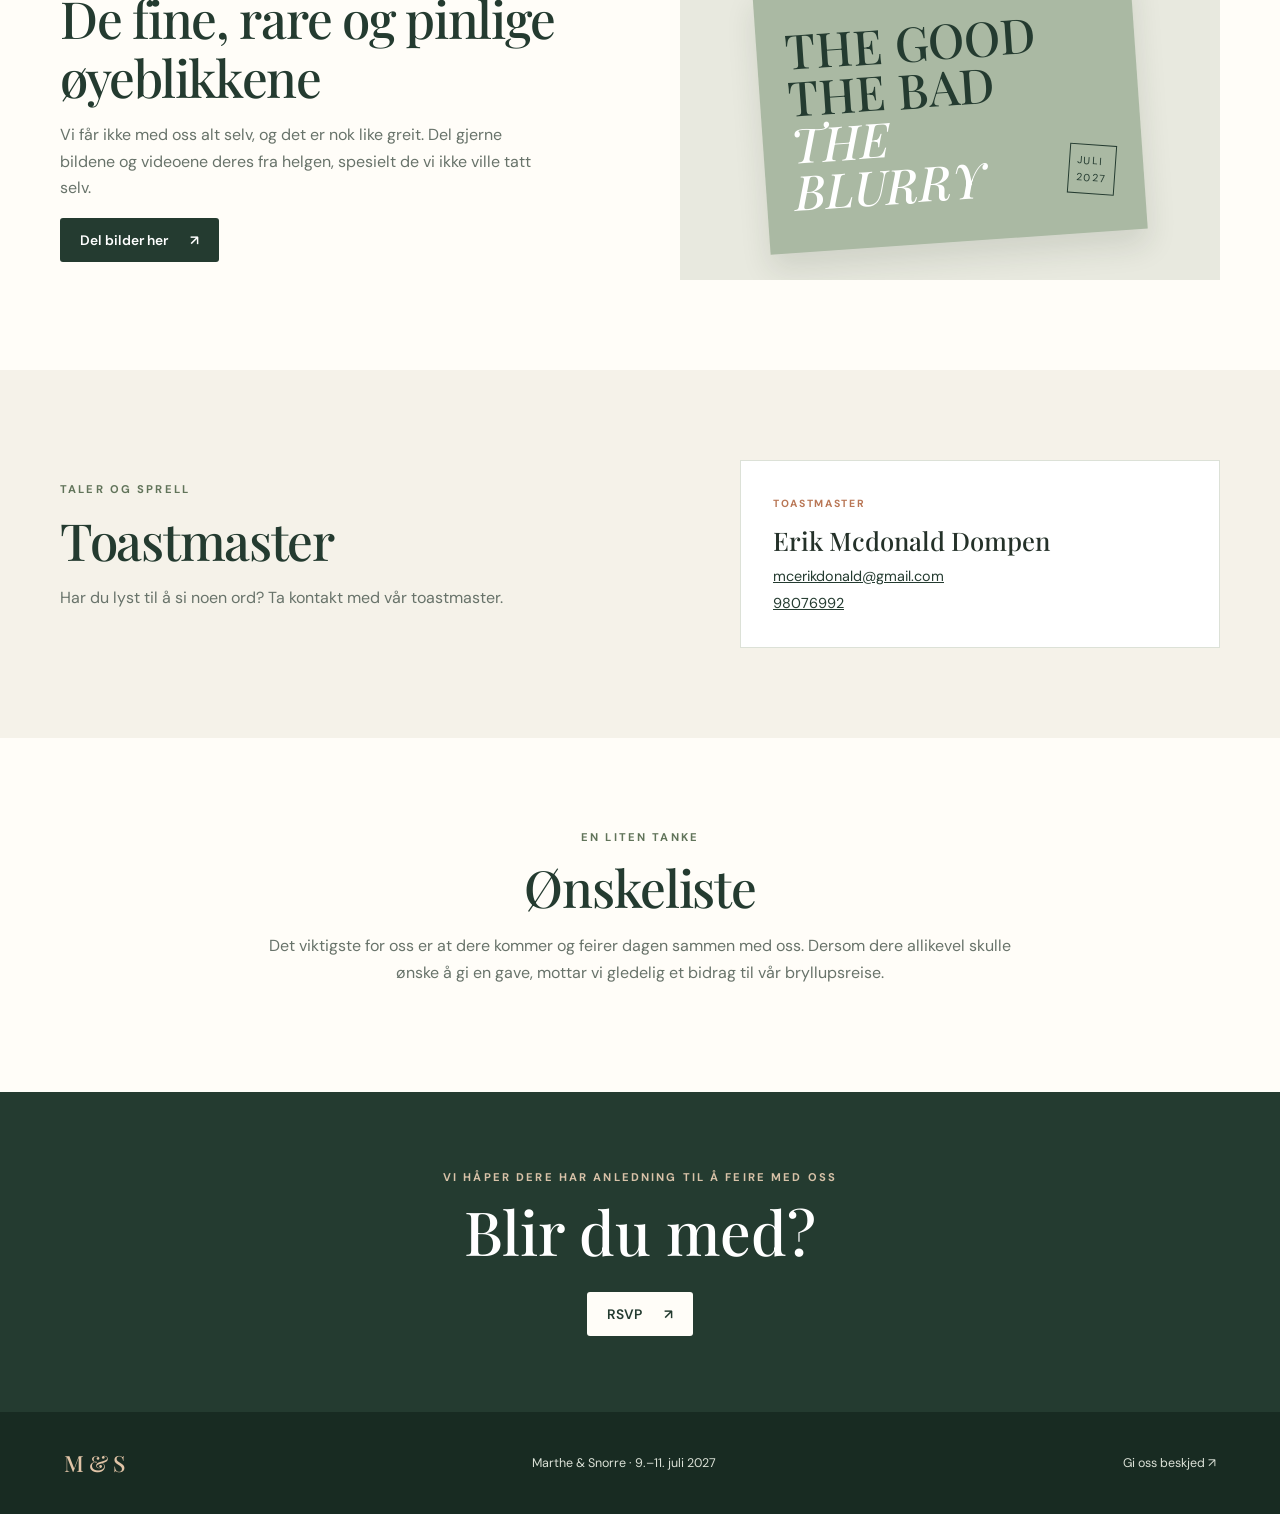
==== commit 80270f3f: "Update index.html" ====
--- a/index.html
+++ b/index.html
@@ -101,7 +101,7 @@
     </section>
 
     <section class="section-wrap split-section">
-      <div class="split-copy"><p class="eyebrow">Fotobevis ønskes</p><h2>De fine, rare og pinlige øyeblikkene</h2><p>Vi får ikke med oss alt selv, og det er nok like greit. Del gjerne bildene og videoene deres fra helgen, spesielt de vi ikke ville tatt selv.</p><a class="button" href="foto.html">Del bilder her <span aria-hidden="true">↗</span></a></div>
+      <div class="split-copy"><p class="eyebrow">Fotobevis s</p><h2>De fine, rare og pinlige øyeblikkene</h2><p>Vi får ikke med oss alt selv, og det er nok like greit. Del gjerne bildene og videoene deres fra helgen, spesielt de vi ikke ville tatt selv.</p><a class="button" href="foto.html">Del bilder her <span aria-hidden="true">↗</span></a></div>
       <div class="photo-art"><div class="photo-frame"><span>the good<br>the bad<br><i>the blurry</i></span><span class="photo-stamp">JULI<br>2027</span></div></div>
     </section>
 
@@ -113,7 +113,7 @@
     </section>
 
     <section class="section-wrap wishlist-section">
-      <p class="eyebrow">En liten tanke</p><h2>Ønskeliste</h2><p>Det viktigste for oss er at dere kommer og feirer dagen sammen med oss. Mer informasjon om eventuelle ønsker kommer her.</p>
+      <p class="eyebrow">En liten tanke</p><h2>Ønskeliste</h2><p>Det viktigste for oss er at dere kommer og feirer dagen sammen med oss. Dersom dere allikevel skulle ønske å gi en gave, mottar vi gledelig et bidrag til vår bryllupsreise.</p>
     </section>
 
     <section class="rsvp-banner">
